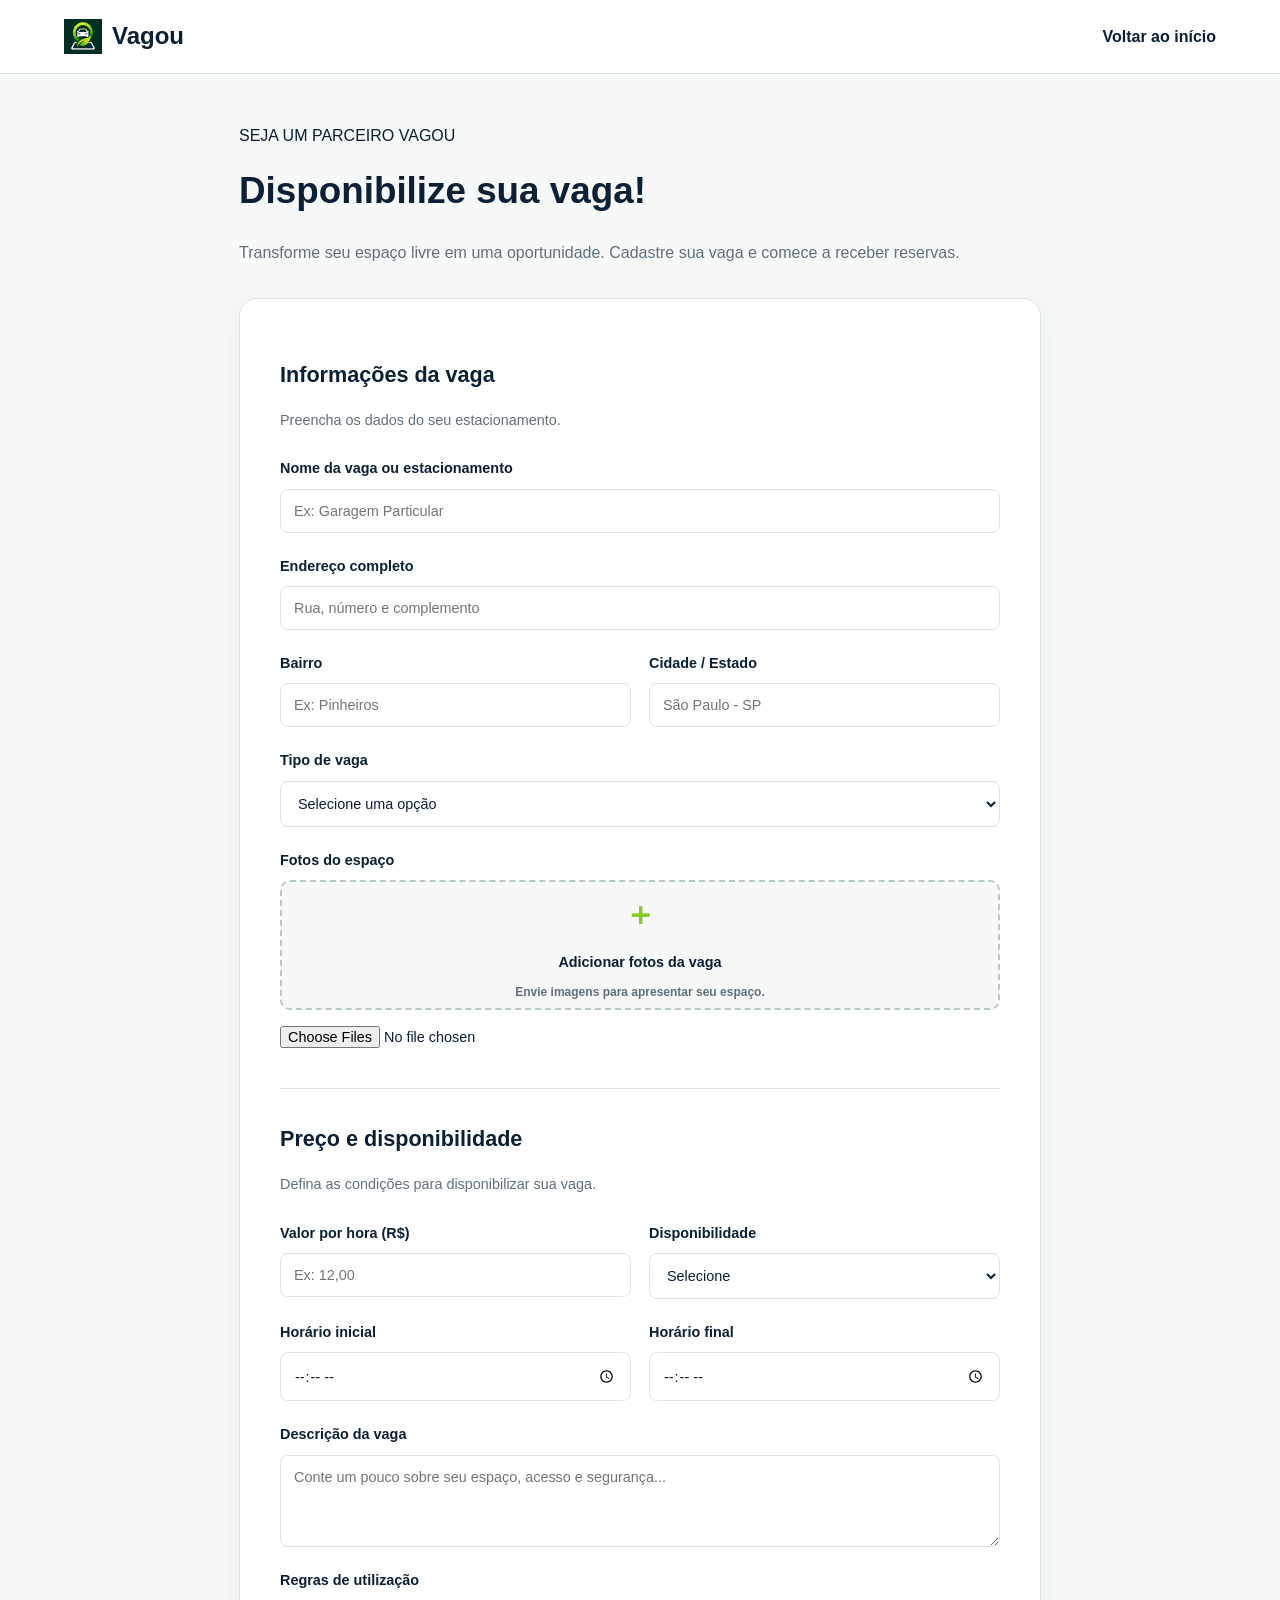
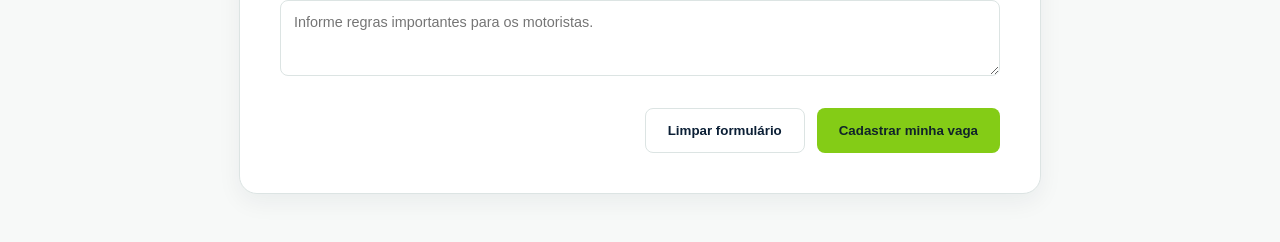
==== cadastro-proprietario.html @ 4f7bcba7 "Adiciona páginas de resultados e cadastro de vagas" ====
<!DOCTYPE html>
<html lang="pt-BR">
<head>
    <meta charset="UTF-8">
    <meta name="viewport" content="width=device-width, initial-scale=1.0">
    <title>Vagou | Cadastrar minha vaga</title>
    <link rel="stylesheet" href="css/style.css">
</head>

<body class="pagina-cadastro">

    <header class="cadastro-header">
        <div class="cadastro-nav">
            <a href="index.html" class="cadastro-logo">
                <img src="assets/images/vagou-logo-simbolo.png" alt="Vagou">
                <strong>Vagou</strong>
            </a>

            <a href="index.html" class="voltar-inicio">Voltar ao início</a>
        </div>
    </header>

    <main class="cadastro-main">

        <section class="cadastro-intro">
            <span class="section-tag">SEJA UM PARCEIRO VAGOU</span>
            <h1>Disponibilize sua vaga!</h1>
            <p>
                Transforme seu espaço livre em uma oportunidade.
                Cadastre sua vaga e comece a receber reservas.
            </p>
        </section>

        <form class="formulario-vaga">

            <div class="formulario-titulo">
                <h2>Informações da vaga</h2>
                <p>Preencha os dados do seu estacionamento.</p>
            </div>

            <div class="campo-grupo">
                <label for="nome">Nome da vaga ou estacionamento</label>
                <input type="text" id="nome" placeholder="Ex: Garagem Particular" required>
            </div>

            <div class="campo-grupo">
                <label for="endereco">Endereço completo</label>
                <input type="text" id="endereco" placeholder="Rua, número e complemento" required>
            </div>

            <div class="campo-duplo">
                <div class="campo-grupo">
                    <label for="bairro">Bairro</label>
                    <input type="text" id="bairro" placeholder="Ex: Pinheiros" required>
                </div>

                <div class="campo-grupo">
                    <label for="cidade">Cidade / Estado</label>
                    <input type="text" id="cidade" placeholder="São Paulo - SP" required>
                </div>
            </div>

            <div class="campo-grupo">
                <label for="tipo">Tipo de vaga</label>
                <select id="tipo" required>
                    <option value="">Selecione uma opção</option>
                    <option>Vaga coberta</option>
                    <option>Vaga descoberta</option>
                    <option>Garagem fechada</option>
                </select>
            </div>

            <div class="campo-grupo">
                <label>Fotos do espaço</label>
                <label for="fotos" class="upload-fotos">
                    <span>＋</span>
                    <strong>Adicionar fotos da vaga</strong>
                    <small>Envie imagens para apresentar seu espaço.</small>
                </label>
                <input type="file" id="fotos" accept="image/*" multiple>
            </div>

            <div class="formulario-divisor"></div>

            <div class="formulario-titulo">
                <h2>Preço e disponibilidade</h2>
                <p>Defina as condições para disponibilizar sua vaga.</p>
            </div>

            <div class="campo-duplo">
                <div class="campo-grupo">
                    <label for="preco">Valor por hora (R$)</label>
                    <input type="number" id="preco" placeholder="Ex: 12,00" min="0" step="0.01" required>
                </div>

                <div class="campo-grupo">
                    <label for="disponibilidade">Disponibilidade</label>
                    <select id="disponibilidade" required>
                        <option value="">Selecione</option>
                        <option>Todos os dias</option>
                        <option>Segunda a sexta</option>
                        <option>Finais de semana</option>
                        <option>Horários específicos</option>
                    </select>
                </div>
            </div>

            <div class="campo-duplo">
                <div class="campo-grupo">
                    <label for="inicio">Horário inicial</label>
                    <input type="time" id="inicio">
                </div>

                <div class="campo-grupo">
                    <label for="fim">Horário final</label>
                    <input type="time" id="fim">
                </div>
            </div>

            <div class="campo-grupo">
                <label for="descricao">Descrição da vaga</label>
                <textarea id="descricao" rows="4"
                    placeholder="Conte um pouco sobre seu espaço, acesso e segurança..."></textarea>
            </div>

            <div class="campo-grupo">
                <label for="regras">Regras de utilização</label>
                <textarea id="regras" rows="3"
                    placeholder="Informe regras importantes para os motoristas."></textarea>
            </div>

            <div class="formulario-acoes">
                <button type="reset" class="btn-limpar">Limpar formulário</button>
                <button type="submit" class="btn-cadastrar">Cadastrar minha vaga</button>
            </div>

        </form>

    </main>

</body>
</html>
---- css/style.css ----
:root {
  --color-primary: #0b1f35;
  --color-primary-soft: #10324a;
  --color-secondary: #005c75;
  --color-accent: #84cc16;
  --color-accent-dark: #65a30d;
  --color-neutral: #f0f0f4;
  --color-surface: #f7f9f8;
  --color-white: #ffffff;
  --color-text: #102235;
  --color-muted: #61707c;
  --color-border: #dce4e3;
  --shadow-sm: 0 10px 30px rgba(11, 31, 53, 0.08);
  --shadow-lg: 0 28px 70px rgba(11, 31, 53, 0.15);
  --radius-sm: 14px;
  --radius-md: 24px;
  --radius-lg: 36px;
  --section-space: clamp(5rem, 9vw, 8.5rem);
}

* {
  box-sizing: border-box;
}

html {
  scroll-behavior: smooth;
}

body {
  margin: 0;
  overflow-x: hidden;
  color: var(--color-text);
  background: var(--color-white);
  font-family: "Poppins", sans-serif;
  font-size: 1rem;
  line-height: 1.7;
}

img,
svg {
  display: block;
  max-width: 100%;
}

a {
  color: inherit;
}

.skip-link {
  position: fixed;
  z-index: 999;
  top: 0.75rem;
  left: 0.75rem;
  padding: 0.75rem 1rem;
  color: var(--color-white);
  background: var(--color-primary);
  border-radius: 0.5rem;
  transform: translateY(-150%);
  transition: transform 0.2s ease;
}

.skip-link:focus {
  transform: translateY(0);
}

:focus-visible {
  outline: 3px solid var(--color-accent);
  outline-offset: 4px;
}

.container {
  max-width: 1200px;
}

.section-space {
  padding-block: var(--section-space);
}

.site-header {
  position: absolute;
  z-index: 10;
  top: 0;
  right: 0;
  left: 0;
}

.navbar {
  padding-block: 1.25rem;
}

.navbar-brand {
  display: inline-flex;
  align-items: center;
  gap: 0.55rem;
  color: var(--color-primary);
  font-size: 1.75rem;
  font-weight: 700;
  letter-spacing: -0.06em;
  text-decoration: none;
}

.navbar-brand img {
  width: 43px;
  height: 43px;
  object-fit: cover;
  object-position: left center;
  border-radius: 8px;
}

.navbar-brand > span > span {
  color: var(--color-accent-dark);
}

.nav-desktop {
  display: flex;
  align-items: center;
  gap: 2rem;
}

.nav-desktop > a:not(.btn) {
  color: #334658;
  font-size: 0.9rem;
  font-weight: 500;
  text-decoration: none;
  transition: color 0.2s ease;
}

.nav-desktop > a:not(.btn):hover {
  color: var(--color-secondary);
}

.btn {
  padding: 0.78rem 1.35rem;
  border-radius: 999px;
  font-size: 0.88rem;
  font-weight: 600;
}

.btn-outline-brand {
  color: var(--color-primary);
  border: 1px solid rgba(11, 31, 53, 0.25);
}

.btn-outline-brand:hover {
  color: var(--color-white);
  border-color: var(--color-primary);
  background: var(--color-primary);
}

.btn-lime {
  color: var(--color-primary);
  border: 1px solid var(--color-accent);
  background: var(--color-accent);
  box-shadow: 0 10px 30px rgba(132, 204, 22, 0.2);
}

.btn-lime:hover {
  color: var(--color-white);
  border-color: var(--color-accent-dark);
  background: var(--color-accent-dark);
}

.hero {
  position: relative;
  display: flex;
  min-height: 100svh;
  align-items: center;
  padding: 7.75rem 0 2.5rem;
  background: var(--color-white);
}

.hero::before {
  content: none;
}

.hero .container {
  position: relative;
  z-index: 1;
}

.eyebrow {
  display: flex;
  align-items: center;
  gap: 0.65rem;
  margin-bottom: 1.25rem;
  color: var(--color-secondary);
  font-size: 0.78rem;
  font-weight: 600;
  letter-spacing: 0.13em;
  line-height: 1.4;
  text-transform: uppercase;
}

.eyebrow > span {
  width: 22px;
  height: 2px;
  background: var(--color-accent);
}

.hero h1 {
  max-width: 590px;
  margin: 0 0 1.4rem;
  color: var(--color-primary);
  font-size: clamp(3rem, 5vw, 4.35rem);
  font-weight: 700;
  letter-spacing: -0.05em;
  line-height: 0.98;
}

.hero h1 span {
  color: var(--color-secondary);
}

.hero-copy {
  max-width: 560px;
  margin-bottom: 2rem;
  color: #384c5f;
  font-size: 0.93rem;
  line-height: 1.65;
}

.hero-kicker {
  margin-bottom: 1.25rem;
  color: var(--color-secondary);
  font-size: 0.66rem;
  font-weight: 600;
  letter-spacing: 0.22em;
  text-transform: uppercase;
}

.hero-search-card {
  max-width: 560px;
  padding: 1rem 1.1rem;
  background: var(--color-white);
  border: 1px solid #d5dde2;
  border-radius: 13px;
  box-shadow: 0 16px 38px rgba(11, 31, 53, 0.08);
}

.hero-search-fields {
  display: grid;
  grid-template-columns: 1.75fr 0.82fr 0.82fr;
  gap: 0.75rem;
}

.hero-search-field label {
  display: flex;
  align-items: center;
  gap: 0.35rem;
  margin-bottom: 0.45rem;
  color: var(--color-primary);
  font-size: 0.59rem;
  font-weight: 600;
  letter-spacing: 0.13em;
  line-height: 1;
  text-transform: uppercase;
}

.hero-search-field label svg {
  width: 14px;
  height: 14px;
  fill: none;
  stroke: var(--color-secondary);
  stroke-linecap: round;
  stroke-linejoin: round;
  stroke-width: 1.7;
}

.hero-search-field input {
  width: 100%;
  min-height: 43px;
  padding: 0 0.7rem;
  color: var(--color-primary);
  background: var(--color-white);
  border: 1px solid #d5dde2;
  border-radius: 7px;
  outline: 0;
  font-size: 0.73rem;
}

.hero-search-field input::placeholder {
  color: #536779;
  opacity: 1;
}

.hero-search-field input:focus-visible {
  border-color: var(--color-secondary);
}

.hero-search-action {
  display: grid;
  grid-template-columns: 160px 1fr;
  align-items: center;
  gap: 0.85rem;
  margin-top: 0.85rem;
}

.hero-search-action p {
  margin: 0;
  color: #536779;
  font-size: 0.67rem;
  line-height: 1.55;
}

.hero-search-button {
  display: flex;
  align-items: center;
  justify-content: center;
  gap: 0.55rem;
  min-height: 58px;
  padding: 0.65rem 0.8rem;
  color: var(--color-primary);
  background: var(--color-accent);
  border-radius: 9px;
  font-size: 0.78rem;
  font-weight: 700;
  line-height: 1.15;
  text-decoration: none;
  transition:
    background 0.2s ease,
    color 0.2s ease,
    transform 0.2s ease;
}

.hero-search-button svg {
  width: 16px;
  fill: none;
  stroke: currentColor;
  stroke-linecap: round;
  stroke-linejoin: round;
  stroke-width: 1.8;
}

.hero-search-button:hover {
  color: var(--color-white);
  background: var(--color-primary);
  transform: translateY(-2px);
}

.hero-trust {
  display: flex;
  flex-wrap: wrap;
  gap: 0.4rem 1.3rem;
  max-width: 570px;
  margin-top: 1.25rem;
  color: #334a5e;
  font-size: 0.67rem;
}

.hero-trust span {
  display: flex;
  align-items: center;
  gap: 0.4rem;
}

.hero-trust span::before {
  width: 6px;
  height: 6px;
  background: var(--color-accent);
  border-radius: 50%;
  content: "";
}

.hero-media {
  position: relative;
  max-width: 520px;
  margin: 0 0 2rem auto;
}

.hero-media > img {
  width: 100%;
  height: min(60vh, 520px);
  min-height: 410px;
  object-fit: cover;
  border-radius: 18px;
}

.hero-stat-card {
  position: absolute;
  bottom: -2rem;
  left: -1.7rem;
  width: 280px;
  padding: 1.1rem 1.25rem;
  background: var(--color-white);
  border: 1px solid #d8e0e5;
  border-radius: 13px;
  box-shadow: 0 18px 40px rgba(11, 31, 53, 0.14);
}

.hero-stat-card strong {
  display: block;
  margin-bottom: 0.45rem;
  color: var(--color-primary);
  font-size: 1.35rem;
  line-height: 1;
}

.hero-stat-card strong small {
  font-size: 0.8rem;
}

.hero-stat-card p {
  margin-bottom: 0.6rem;
  color: #3d5264;
  font-size: 0.7rem;
  line-height: 1.45;
}

.hero-stat-card > span {
  color: #718292;
  font-size: 0.48rem;
  letter-spacing: 0.16em;
  text-transform: uppercase;
}

.section-heading {
  max-width: 720px;
  margin-bottom: 3.5rem;
}

.section-heading h2,
.how-it-works h2,
.impact h2,
.trust-section h2 {
  margin: 0;
  color: var(--color-primary);
  font-size: clamp(2rem, 4vw, 3.25rem);
  font-weight: 700;
  letter-spacing: -0.045em;
  line-height: 1.13;
}

.section-heading > p:last-child {
  max-width: 650px;
  margin: 1.25rem auto 0;
  color: var(--color-muted);
}

.benefits {
  background: var(--color-white);
}

.audience-card {
  position: relative;
  height: 100%;
  overflow: hidden;
  padding: clamp(2rem, 4vw, 3.25rem);
  border: 1px solid var(--color-border);
  border-radius: var(--radius-md);
  transition:
    transform 0.25s ease,
    box-shadow 0.25s ease;
}

.audience-card:hover {
  box-shadow: var(--shadow-sm);
  transform: translateY(-5px);
}

.driver-card {
  background: #f4f8f8;
}

.owner-card {
  background: #f7faef;
}

.audience-card::after {
  position: absolute;
  top: -70px;
  right: -70px;
  width: 190px;
  height: 190px;
  border: 1px solid rgba(0, 92, 117, 0.1);
  border-radius: 50%;
  content: "";
}

.audience-icon {
  display: grid;
  width: 54px;
  height: 54px;
  margin-bottom: 2.1rem;
  place-items: center;
  color: var(--color-secondary);
  background: var(--color-white);
  border: 1px solid rgba(0, 92, 117, 0.1);
  border-radius: 15px;
  box-shadow: 0 9px 20px rgba(11, 31, 53, 0.07);
}

.owner-card .audience-icon {
  color: var(--color-accent-dark);
}

.audience-icon svg {
  width: 27px;
  fill: none;
  stroke: currentColor;
  stroke-linecap: round;
  stroke-linejoin: round;
  stroke-width: 1.7;
}

.card-label {
  margin-bottom: 0.7rem;
  color: var(--color-secondary);
  font-size: 0.72rem;
  font-weight: 600;
  letter-spacing: 0.1em;
  text-transform: uppercase;
}

.owner-card .card-label {
  color: var(--color-accent-dark);
}

.audience-card h3 {
  max-width: 450px;
  margin-bottom: 1rem;
  color: var(--color-primary);
  font-size: clamp(1.5rem, 2.5vw, 2.05rem);
  font-weight: 600;
  letter-spacing: -0.035em;
  line-height: 1.25;
}

.card-copy {
  max-width: 490px;
  color: var(--color-muted);
  font-size: 0.91rem;
}

.feature-list {
  display: grid;
  gap: 0.8rem;
  margin: 1.6rem 0 2rem;
  padding: 1.5rem 0;
  border-top: 1px solid rgba(11, 31, 53, 0.1);
  border-bottom: 1px solid rgba(11, 31, 53, 0.1);
  list-style: none;
}

.feature-list li {
  display: flex;
  align-items: center;
  gap: 0.8rem;
  color: #3d5060;
  font-size: 0.82rem;
}

.feature-list span {
  display: grid;
  width: 27px;
  height: 27px;
  place-items: center;
  color: var(--color-secondary);
  background: rgba(0, 92, 117, 0.08);
  border-radius: 50%;
  font-size: 0.58rem;
  font-weight: 600;
}

.owner-card .feature-list span {
  color: #4c7a0a;
  background: rgba(132, 204, 22, 0.13);
}

.text-link {
  display: inline-flex;
  align-items: center;
  gap: 0.55rem;
  color: var(--color-primary);
  font-size: 0.82rem;
  font-weight: 600;
  text-decoration: none;
}

.text-link svg {
  width: 18px;
  fill: none;
  stroke: var(--color-accent-dark);
  stroke-linecap: round;
  stroke-linejoin: round;
  stroke-width: 2;
  transition: transform 0.2s ease;
}

.text-link:hover svg {
  transform: translateX(4px);
}

.how-it-works {
  color: var(--color-white);
  background: var(--color-primary);
}

.how-header {
  padding-bottom: 3rem;
  border-bottom: 1px solid rgba(255, 255, 255, 0.16);
}

.how-it-works .eyebrow {
  margin-bottom: 1rem;
  color: var(--color-accent);
}

.how-it-works h2 {
  color: var(--color-white);
}

.section-intro {
  max-width: 460px;
  margin: 0 0 0.35rem;
  color: rgba(255, 255, 255, 0.72);
  font-size: 0.88rem;
  line-height: 1.6;
}

.steps {
  display: grid;
  grid-template-columns: repeat(4, 1fr);
  padding-top: 2.7rem;
}

.step-card {
  min-height: 175px;
  padding: 0 1.5rem;
  border-right: 1px solid rgba(255, 255, 255, 0.16);
}

.step-card:first-child {
  padding-left: 0;
}

.step-card:last-child {
  padding-right: 0;
  border-right: 0;
}

.step-number {
  margin-bottom: 1.1rem;
  color: var(--color-accent);
  font-size: 1.75rem;
  font-weight: 700;
  letter-spacing: -0.04em;
  line-height: 1;
}

.step-card h3 {
  margin: 0 0 0.65rem;
  color: var(--color-white);
  font-size: 0.98rem;
  font-weight: 600;
}

.step-card > p {
  max-width: 230px;
  margin: 0;
  color: rgba(255, 255, 255, 0.7);
  font-size: 0.76rem;
  line-height: 1.55;
}

.impact {
  overflow: hidden;
  background: var(--color-neutral);
}

.impact-layout {
  min-height: 510px;
}

.impact h2 {
  max-width: 590px;
}

.impact-copy {
  max-width: 600px;
  margin: 1.35rem 0 2rem;
  color: #455a6c;
  font-size: 0.88rem;
  line-height: 1.75;
}

.impact-pillars {
  display: grid;
  grid-template-columns: repeat(3, 1fr);
  gap: 1.25rem;
  margin-top: 1.5rem;
}

.impact-pillars article {
  padding-top: 0.85rem;
  border-top: 2px solid var(--color-accent);
}

.impact-pillars h3 {
  margin: 0 0 0.6rem;
  color: var(--color-secondary);
  font-size: 0.64rem;
  font-weight: 600;
  letter-spacing: 0.12em;
  text-transform: uppercase;
}

.impact-pillars p {
  margin: 0;
  color: #415668;
  font-size: 0.7rem;
  line-height: 1.6;
}

.impact-ods {
  margin: 2.2rem 0 0;
  color: #536676;
  font-size: 0.56rem;
  font-weight: 500;
  letter-spacing: 0.16em;
  text-transform: uppercase;
}

.impact-photo {
  margin: 0 0 0 auto;
  overflow: hidden;
  border-radius: 18px;
}

.impact-photo img {
  width: 100%;
  height: clamp(430px, 40vw, 520px);
  object-fit: cover;
}

.trust-section {
  background: var(--color-white);
}

.trust-heading {
  margin-bottom: 2.6rem;
}

.trust-heading .eyebrow {
  margin-bottom: 0.75rem;
}

.trust-heading h2 {
  font-size: clamp(1.85rem, 3vw, 2.65rem);
}

.trust-grid {
  display: grid;
  grid-template-columns: repeat(4, 1fr);
  gap: 1.25rem;
}

.trust-card {
  min-height: 210px;
  padding: 1.65rem 1.5rem;
  background: var(--color-white);
  border: 1px solid #d4dde3;
  border-radius: 13px;
  transition:
    border-color 0.2s ease,
    box-shadow 0.2s ease,
    transform 0.2s ease;
}

.trust-card:hover {
  border-color: rgba(0, 92, 117, 0.45);
  box-shadow: var(--shadow-sm);
  transform: translateY(-4px);
}

.trust-card svg {
  width: 22px;
  height: 22px;
  margin-bottom: 1.25rem;
  fill: none;
  stroke: var(--color-secondary);
  stroke-linecap: round;
  stroke-linejoin: round;
  stroke-width: 1.7;
}

.trust-card h3 {
  margin: 0 0 0.65rem;
  color: var(--color-primary);
  font-size: 0.92rem;
  font-weight: 600;
}

.trust-card p {
  margin: 0;
  color: #506476;
  font-size: 0.75rem;
  line-height: 1.65;
}

.faq-section {
  background: #fbfcfc;
  border-top: 1px solid #e5eaed;
}

.faq-intro {
  max-width: 360px;
}

.faq-intro .eyebrow {
  margin-bottom: 0.85rem;
}

.faq-intro h2 {
  margin: 0 0 1rem;
  color: var(--color-primary);
  font-size: clamp(2rem, 3.4vw, 3rem);
  font-weight: 700;
  letter-spacing: -0.045em;
  line-height: 1.1;
}

.faq-intro > p:last-child {
  margin: 0;
  color: #526678;
  font-size: 0.76rem;
  line-height: 1.7;
}

.faq-list {
  border-top: 1px solid #d8e0e5;
}

.faq-list details {
  border-bottom: 1px solid #d8e0e5;
}

.faq-list summary {
  position: relative;
  padding: 1.3rem 2.5rem 1.3rem 0;
  color: var(--color-primary);
  cursor: pointer;
  font-size: 0.8rem;
  font-weight: 600;
  list-style: none;
}

.faq-list summary::-webkit-details-marker {
  display: none;
}

.faq-list summary::after {
  position: absolute;
  top: 50%;
  right: 0.25rem;
  color: var(--color-secondary);
  content: "+";
  font-size: 1rem;
  font-weight: 500;
  line-height: 1;
  transform: translateY(-50%);
}

.faq-list details[open] summary::after {
  content: "×";
}

.faq-list details > p {
  max-width: 650px;
  margin: -0.35rem 0 1.4rem;
  padding-right: 2rem;
  color: #4f6274;
  font-size: 0.75rem;
  line-height: 1.65;
}

.dual-cta {
  padding-block: var(--section-space);
  background: var(--color-primary);
}

.dual-cta-shell {
  color: var(--color-white);
}

.dual-cta-heading {
  margin-bottom: 2.25rem;
}

.dual-cta .eyebrow {
  margin-bottom: 1rem;
  color: var(--color-accent);
}

.dual-cta-heading h2 {
  max-width: 690px;
  margin: 0;
  color: var(--color-white);
  font-size: clamp(2rem, 3.5vw, 3rem);
  font-weight: 700;
  letter-spacing: -0.045em;
  line-height: 1.15;
}

.dual-cta-options {
  display: grid;
  grid-template-columns: repeat(2, 1fr);
  border-top: 1px solid rgba(255, 255, 255, 0.15);
}

.dual-cta-options article {
  padding: 2rem 2rem 0 0;
}

.dual-cta-options article + article {
  padding-right: 0;
  padding-left: 2rem;
  border-left: 1px solid rgba(255, 255, 255, 0.15);
}

.dual-cta-options span {
  display: block;
  margin-bottom: 0.55rem;
  color: var(--color-accent);
  font-size: 0.64rem;
  font-weight: 600;
  letter-spacing: 0.12em;
  text-transform: uppercase;
}

.dual-cta-options h3 {
  max-width: 430px;
  margin: 0 0 1.4rem;
  color: var(--color-white);
  font-size: 1.05rem;
  font-weight: 600;
  line-height: 1.45;
}

.site-footer {
  padding: 4rem 0 2rem;
  color: rgba(255, 255, 255, 0.7);
  background: #071725;
}

.footer-main {
  display: flex;
  align-items: flex-end;
  justify-content: space-between;
  gap: 2rem;
  padding-bottom: 2.5rem;
}

.footer-brand {
  color: var(--color-white);
}

.footer-main > div > p {
  margin: 0.7rem 0 0;
  font-size: 0.78rem;
}

.footer-main nav {
  display: flex;
  flex-wrap: wrap;
  justify-content: flex-end;
  gap: 1.5rem;
}

.footer-main nav a {
  color: rgba(255, 255, 255, 0.72);
  font-size: 0.76rem;
  text-decoration: none;
}

.footer-main nav a:hover {
  color: var(--color-accent);
}

.footer-bottom {
  display: flex;
  justify-content: space-between;
  gap: 1rem;
  padding-top: 1.5rem;
  border-top: 1px solid rgba(255, 255, 255, 0.1);
  color: rgba(255, 255, 255, 0.4);
  font-size: 0.65rem;
}

@media (min-width: 992px) and (max-height: 820px) {
  .hero {
    padding: 6.75rem 0 1.5rem;
  }

  .hero-kicker {
    margin-bottom: 0.8rem;
  }

  .hero h1 {
    margin-bottom: 0.9rem;
    font-size: clamp(3rem, 4.2vw, 3.65rem);
  }

  .hero-copy {
    margin-bottom: 1.2rem;
    font-size: 0.82rem;
    line-height: 1.5;
  }

  .hero-search-card {
    padding: 0.8rem 0.9rem;
  }

  .hero-search-field input {
    min-height: 38px;
  }

  .hero-search-action {
    margin-top: 0.7rem;
  }

  .hero-search-button {
    min-height: 50px;
  }

  .hero-trust {
    margin-top: 0.8rem;
  }

  .hero-media > img {
    height: 55vh;
    min-height: 370px;
  }
}

@media (max-width: 991.98px) {
  .nav-desktop {
    gap: 1rem;
  }

  .nav-desktop > a:not(.btn) {
    display: none;
  }

  .hero {
    min-height: auto;
    padding-top: 9rem;
  }

  .hero-media {
    max-width: 620px;
    margin: 1.5rem auto 2rem;
  }

  .hero-stat-card {
    left: 1.5rem;
  }

  .steps {
    grid-template-columns: repeat(2, 1fr);
    gap: 2rem 0;
  }

  .step-card:nth-child(2) {
    border-right: 0;
  }

  .step-card:nth-child(3) {
    padding-left: 0;
  }

  .trust-grid {
    grid-template-columns: repeat(2, 1fr);
  }
}

@media (max-width: 767.98px) {
  :root {
    --section-space: 4.75rem;
  }

  .navbar {
    padding-block: 1rem;
  }

  .nav-desktop .btn {
    display: none;
  }

  .hero {
    min-height: auto;
    padding-top: 8.5rem;
  }

  .hero h1 {
    font-size: clamp(2.65rem, 13vw, 4rem);
  }

  .hero-search-fields {
    grid-template-columns: 1.5fr 1fr;
  }

  .hero-search-destination {
    grid-column: 1 / -1;
  }

  .hero-search-action {
    grid-template-columns: 150px 1fr;
  }

  .hero-trust {
    gap: 0.6rem 1rem;
  }

  .hero-media {
    margin-top: 2rem;
  }

  .hero-stat-card {
    right: 1rem;
    bottom: -2.2rem;
    left: 1rem;
    width: auto;
  }

  .hero-media > img {
    height: auto;
    min-height: 0;
    aspect-ratio: 1 / 1.03;
    border-radius: 14px;
  }

  .how-header {
    padding-bottom: 2.25rem;
  }

  .steps {
    grid-template-columns: 1fr;
    gap: 0;
    padding-top: 1.5rem;
  }

  .step-card,
  .step-card:first-child,
  .step-card:nth-child(3),
  .step-card:last-child {
    min-height: 0;
    padding: 1.5rem 0;
    border-right: 0;
    border-bottom: 1px solid rgba(255, 255, 255, 0.14);
  }

  .step-card:last-child {
    border-bottom: 0;
  }

  .step-number {
    margin-bottom: 0.75rem;
  }

  .step-card > p {
    max-width: 520px;
  }

  .impact-pillars {
    grid-template-columns: 1fr;
    gap: 1rem;
  }

  .impact-pillars p {
    max-width: 420px;
  }

  .impact-photo img {
    height: 380px;
  }

  .trust-grid {
    grid-template-columns: 1fr;
  }

  .trust-card {
    min-height: 0;
  }

  .faq-intro {
    max-width: 520px;
  }

  .faq-list summary {
    padding-block: 1.15rem;
    font-size: 0.78rem;
  }

  .faq-list details > p {
    padding-right: 0.5rem;
  }

  .dual-cta-options {
    grid-template-columns: 1fr;
  }

  .dual-cta-options article,
  .dual-cta-options article + article {
    padding: 1.5rem 0;
    border-left: 0;
  }

  .dual-cta-options article + article {
    border-top: 1px solid rgba(255, 255, 255, 0.15);
  }

  .dual-cta-options .btn {
    width: 100%;
  }

  .footer-main {
    align-items: flex-start;
    flex-direction: column;
  }

  .footer-main nav {
    justify-content: flex-start;
  }

  .footer-bottom {
    flex-direction: column;
  }
}

@media (max-width: 420px) {
  .hero-search-action {
    grid-template-columns: 1fr;
  }

  .footer-main nav {
    display: grid;
    grid-template-columns: 1fr 1fr;
  }
}

@media (prefers-reduced-motion: reduce) {
  html {
    scroll-behavior: auto;
  }

  *,
  *::before,
  *::after {
    transition-duration: 0.01ms !important;
  }
}

/* ========================================
   PÁGINA DE RESULTADOS E DETALHES
======================================== */

.pagina-resultados .site-header {
    position: relative;
}

.pagina-resultados .resultados-section {
    padding-top: 3rem;
    padding-bottom: 5rem;
}

/* ========================================
   RESULTADOS E DETALHES DAS VAGAS
======================================== */

.pagina-resultados .resultados-section {
    background: #f7f9f8;
    min-height: 100vh;
    padding: 4rem 0 5rem;
}

.pagina-resultados .resultados-header {
    margin-bottom: 2rem;
}

.pagina-resultados .section-tag {
    display: inline-block;
    color: #84cc16;
    font-size: 0.8rem;
    font-weight: 700;
    letter-spacing: 1.5px;
    margin-bottom: 0.8rem;
}

.pagina-resultados .resultados-header h1 {
    color: #0b1f35;
    font-size: clamp(2rem, 4vw, 3rem);
    font-weight: 700;
    margin-bottom: 0.8rem;
}

.pagina-resultados .resultados-header p {
    color: #61707c;
    font-size: 1rem;
}

.pagina-resultados .busca-vagas {
    display: grid;
    grid-template-columns: 2fr 1fr 1fr auto;
    gap: 1rem;
    align-items: end;
    background: #ffffff;
    padding: 1.5rem;
    border-radius: 18px;
    box-shadow: 0 8px 30px rgba(11, 31, 53, 0.08);
    margin-bottom: 3rem;
}

.pagina-resultados .campo-busca {
    display: flex;
    flex-direction: column;
    gap: 0.5rem;
}

.pagina-resultados .campo-busca label {
    color: #0b1f35;
    font-size: 0.85rem;
    font-weight: 600;
}

.pagina-resultados .campo-busca input {
    width: 100%;
    min-height: 46px;
    padding: 0.7rem;
    border: 1px solid #dce4e3;
    border-radius: 9px;
    font-family: inherit;
}

.pagina-resultados .btn-buscar {
    min-height: 46px;
    padding: 0.7rem 1.5rem;
    border: none;
    border-radius: 9px;
    background: #0b1f35;
    color: #ffffff;
    font-weight: 600;
    cursor: pointer;
    transition: 0.3s;
}

.pagina-resultados .btn-buscar:hover {
    background: #005c75;
}

.pagina-resultados .resultados-titulo {
    margin-bottom: 1.5rem;
}

.pagina-resultados .resultados-titulo h2 {
    color: #0b1f35;
    font-size: 1.7rem;
    font-weight: 700;
}

.pagina-resultados .resultados-titulo p {
    color: #61707c;
}

.pagina-resultados .resultados-layout {
    display: grid;
    grid-template-columns: 1.2fr 1fr;
    gap: 1.5rem;
}

.pagina-resultados .lista-vagas,
.pagina-resultados .mapa-vagas {
    background: #ffffff;
    border-radius: 16px;
    min-height: 350px;
    padding: 1.5rem;
    box-shadow: 0 5px 20px rgba(11, 31, 53, 0.06);
}

.pagina-resultados .mapa-vagas.pagina-resultados .mapa-vagas {
    display: flex;
    align-items: center;
    justify-content: center;
    background: #eaf0ed;
    border-radius: 16px;
    min-height: 350px;
    padding: 0;
    overflow: hidden;
    box-shadow: 0 5px 20px rgba(11, 31, 53, 0.06);
}

.pagina-resultados .mapa-vagas img {
    width: 100%;
    height: 100%;
    min-height: 350px;
    object-fit: cover;
    display: block;
}

@media (max-width: 768px) {
    .pagina-resultados .busca-vagas {
        grid-template-columns: 1fr;
    }

    .pagina-resultados .resultados-layout {
        grid-template-columns: 1fr;
    }

    .pagina-resultados .resultados-section {
        padding: 2rem 0;
    }
}

/* CARDS DE VAGAS */

.pagina-resultados .lista-vagas {
    display: flex;
    flex-direction: column;
    gap: 1.2rem;
}

.pagina-resultados .vaga-card {
    overflow: hidden;
    border: 1px solid #dce4e3;
    border-radius: 14px;
    background: #fff;
}

.pagina-resultados .vaga-foto {
    height: 130px;
    display: flex;
    align-items: center;
    justify-content: center;
    position: relative;
}

.pagina-resultados .foto-vaga-1 {
    background: linear-gradient(135deg, #dce9df, #a8c6b1);
}

.pagina-resultados .foto-vaga-2 {
    background: linear-gradient(135deg, #dce5ed, #a8bdcf);
}

.pagina-resultados .vaga-icone {
    font-size: 3rem;
    font-weight: 800;
    color: #0b1f35;
}

.pagina-resultados .vaga-status {
    position: absolute;
    top: 12px;
    left: 12px;
    background: #84cc16;
    color: #10232a;
    padding: 5px 12px;
    border-radius: 20px;
    font-size: 0.75rem;
    font-weight: 700;
}

.pagina-resultados .vaga-info {
    padding: 1.2rem;
}

.pagina-resultados .vaga-topo,
.pagina-resultados .vaga-rodape {
    display: flex;
    align-items: center;
    justify-content: space-between;
    gap: 10px;
}

.pagina-resultados .vaga-topo h3 {
    color: #0b1f35;
    font-size: 1.05rem;
    font-weight: 700;
}

.pagina-resultados .vaga-avaliacao {
    color: #a16b00;
    font-weight: 700;
    white-space: nowrap;
}

.pagina-resultados .vaga-endereco,
.pagina-resultados .vaga-regra {
    color: #61707c;
    font-size: 0.85rem;
    margin: 0.5rem 0;
}

.pagina-resultados .vaga-detalhes {
    display: flex;
    flex-wrap: wrap;
    gap: 12px;
    color: #0b1f35;
    font-size: 0.82rem;
    margin: 1rem 0;
}

.pagina-resultados .vaga-rodape {
    border-top: 1px solid #dce4e3;
    padding-top: 1rem;
    margin-top: 1rem;
}

.pagina-resultados .vaga-rodape strong {
    color: #0b1f35;
    font-size: 1.3rem;
}

.pagina-resultados .vaga-rodape small {
    color: #61707c;
}

.pagina-resultados .btn-detalhes {
    background: #0b1f35;
    color: #fff;
    border: none;
    border-radius: 8px;
    padding: 0.7rem 1rem;
    cursor: pointer;
    font-weight: 600;
}

.pagina-resultados .btn-detalhes:hover {
    background: #005c75;
}

/* DETALHES DA VAGA */

.pagina-resultados .detalhes-vaga {
    width: 100%;
    max-width: 1200px;
    margin: 0 auto;
    padding: 4rem 1.5rem;
    box-sizing: border-box;
}

.pagina-resultados .detalhes-cabecalho {
    margin-bottom: 1.5rem;
}

.pagina-resultados .detalhes-cabecalho h2 {
    color: #0b1f35;
    font-size: 2rem;
    font-weight: 700;
}

.pagina-resultados .detalhes-cabecalho p {
    color: #61707c;
}

.pagina-resultados .detalhes-card {
    display: grid;
    grid-template-columns: 0.9fr 1.1fr;
    background: white;
    border-radius: 18px;
    overflow: hidden;
    border: 1px solid #dce4e3;
    box-shadow: 0 8px 30px rgba(11,31,53,.08);
}

.pagina-resultados .detalhes-imagem {
    min-height: 400px;
    padding: 2rem;
    display: flex;
    flex-direction: column;
    justify-content: space-between;
    background: linear-gradient(145deg, #0b1f35, #005c75);
    background-image:
    linear-gradient(rgba(11, 31, 53, 0.65), rgba(0, 92, 117, 0.75)),
    url("../assets/images/estacionamento-aereo.webp");

background-size: cover;
background-position: center;
background-repeat: no-repeat;
    color: white;
    
}

.pagina-resultados .detalhes-imagem span {
    background: #84cc16;
    color: #10232a;
    padding: 8px 14px;
    border-radius: 20px;
    width: fit-content;
    font-size: .75rem;
    font-weight: 700;
}

.pagina-resultados .detalhes-imagem strong {
    font-size: 1.8rem;
    max-width: 300px;
}

.pagina-resultados .detalhes-informacoes {
    padding: 2rem;
}

.pagina-resultados .detalhes-titulo {
    display: flex;
    justify-content: space-between;
    gap: 1rem;
    margin-bottom: 1.5rem;
}

.pagina-resultados .detalhes-titulo h3 {
    color: #0b1f35;
    font-size: 1.4rem;
}

.pagina-resultados .detalhes-titulo p,
.pagina-resultados .detalhes-informacoes p {
    color: #61707c;
}

.pagina-resultados .detalhes-nota {
    color: #a16b00;
    font-weight: 700;
}

.pagina-resultados .detalhes-caracteristicas {
    display: grid;
    grid-template-columns: repeat(3, 1fr);
    gap: 10px;
    padding: 1rem 0;
    margin-bottom: 1.5rem;
    border-block: 1px solid #dce4e3;
}

.pagina-resultados .detalhes-caracteristicas div {
    display: flex;
    flex-direction: column;
    gap: 5px;
}

.pagina-resultados .detalhes-caracteristicas strong {
    color: #0b1f35;
    font-size: .9rem;
}

.pagina-resultados .detalhes-caracteristicas small,
.pagina-resultados .detalhes-preco small {
    color: #61707c;
    font-size: .75rem;
}

.pagina-resultados .detalhes-informacoes h4 {
    color: #0b1f35;
    margin: 1.2rem 0 .5rem;
}

.pagina-resultados .detalhes-informacoes ul {
    padding-left: 1.2rem;
    color: #61707c;
    font-size: .9rem;
}

.pagina-resultados .detalhes-preco {
    display: flex;
    justify-content: space-between;
    align-items: center;
    gap: 1rem;
    border-top: 1px solid #dce4e3;
    padding-top: 1.5rem;
    margin-top: 1.5rem;
}

.pagina-resultados .detalhes-preco div {
    display: flex;
    flex-direction: column;
}

.pagina-resultados .detalhes-preco strong {
    color: #0b1f35;
    font-size: 1.6rem;
}

.pagina-resultados .btn-reservar {
    background: #84cc16;
    color: #10232a;
    border: none;
    border-radius: 9px;
    padding: .9rem 1.3rem;
    font-weight: 700;
    cursor: pointer;
}

.pagina-resultados .btn-reservar:hover {
    background: #65a30d;
}

@media (max-width: 768px) {
    .pagina-resultados .detalhes-card {
        grid-template-columns: 1fr;
    }

    .pagina-resultados .detalhes-imagem {
        min-height: 220px;
    }

    .pagina-resultados .detalhes-caracteristicas {
        grid-template-columns: 1fr;
    }
}

/* =================================
   CADASTRO DO PROPRIETÁRIO
================================= */

.pagina-cadastro {
    background: #f7f9f8;
    color: #0b1f35;
}

.cadastro-header {
    background: #ffffff;
    border-bottom: 1px solid #dce4e3;
    padding: 1rem 5%;
}

.cadastro-nav {
    max-width: 1200px;
    margin: auto;
    display: flex;
    align-items: center;
    justify-content: space-between;
}

.cadastro-logo {
    display: flex;
    align-items: center;
    gap: 10px;
    color: #0b1f35;
    text-decoration: none;
    font-size: 1.5rem;
}

.cadastro-logo img {
    width: 38px;
    height: 38px;
    object-fit: contain;
}

.voltar-inicio {
    color: #0b1f35;
    text-decoration: none;
    font-weight: 600;
}

.cadastro-main {
    max-width: 850px;
    margin: auto;
    padding: 3rem 1.5rem;
}

.cadastro-intro {
    margin-bottom: 2rem;
}

.cadastro-intro h1 {
    font-size: 2.3rem;
    margin: 0.7rem 0;
    color: #0b1f35;
}

.cadastro-intro p,
.formulario-titulo p {
    color: #61707c;
}

.formulario-vaga {
    background: white;
    padding: 2.5rem;
    border-radius: 18px;
    border: 1px solid #dce4e3;
    box-shadow: 0 8px 25px rgba(11,31,53,.06);
}

.formulario-titulo {
    margin-bottom: 1.5rem;
}

.formulario-titulo h2 {
    font-size: 1.35rem;
    margin-bottom: .4rem;
}

.formulario-titulo p {
    font-size: .9rem;
}

.campo-grupo {
    display: flex;
    flex-direction: column;
    gap: 8px;
    margin-bottom: 1.3rem;
    flex: 1;
}

.campo-grupo label {
    font-size: .9rem;
    font-weight: 600;
}

.campo-grupo input,
.campo-grupo select,
.campo-grupo textarea {
    width: 100%;
    padding: 13px;
    border: 1px solid #dce4e3;
    border-radius: 8px;
    font-family: inherit;
    font-size: .9rem;
    color: #0b1f35;
    background: white;
    box-sizing: border-box;
}

.campo-grupo input:focus,
.campo-grupo select:focus,
.campo-grupo textarea:focus {
    outline: 2px solid #84cc16;
    border-color: #84cc16;
}

.campo-duplo {
    display: flex;
    gap: 18px;
}

.upload-fotos {
    min-height: 130px;
    border: 2px dashed #b9c9c3;
    border-radius: 10px;
    display: flex;
    flex-direction: column;
    align-items: center;
    justify-content: center;
    gap: 8px;
    cursor: pointer;
    background: #f7f9f8;
}

.upload-fotos span {
    font-size: 2rem;
    color: #84cc16;
}

.upload-fotos small {
    color: #61707c;
}

#fotos {
    border: none;
    padding: 8px 0;
}

.formulario-divisor {
    border-top: 1px solid #dce4e3;
    margin: 2rem 0;
}

.formulario-acoes {
    display: flex;
    justify-content: flex-end;
    gap: 12px;
    margin-top: 2rem;
}

.formulario-acoes button {
    padding: 14px 22px;
    border-radius: 8px;
    font-weight: 700;
    cursor: pointer;
    font-family: inherit;
}

.btn-limpar {
    background: white;
    border: 1px solid #dce4e3;
    color: #0b1f35;
}

.btn-cadastrar {
    background: #84cc16;
    border: none;
    color: #10232a;
}

.btn-cadastrar:hover {
    background: #72b50d;
}

@media (max-width: 600px) {
    .cadastro-main {
        padding: 2rem 1rem;
    }

    .formulario-vaga {
        padding: 1.3rem;
    }

    .campo-duplo {
        flex-direction: column;
        gap: 0;
    }

    .formulario-acoes {
        flex-direction: column;
    }

    .formulario-acoes button {
        width: 100%;
    }
}
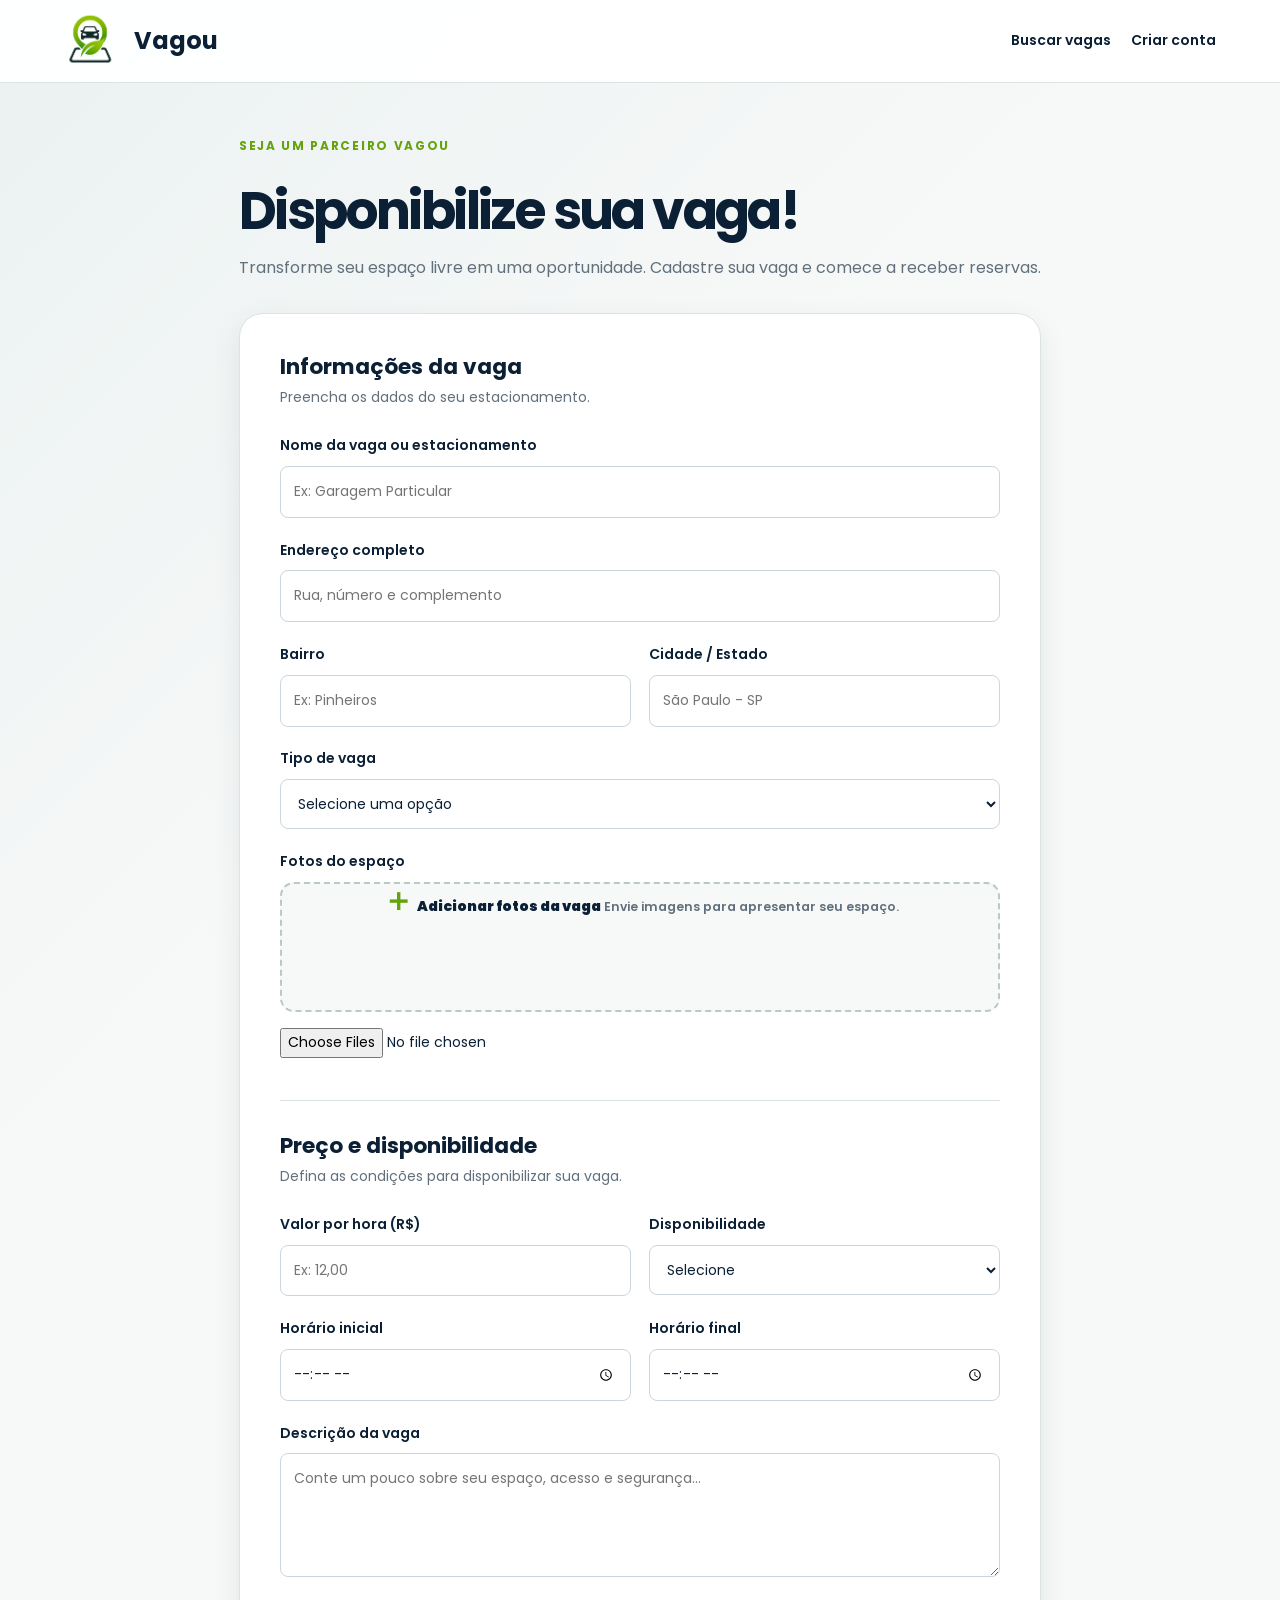
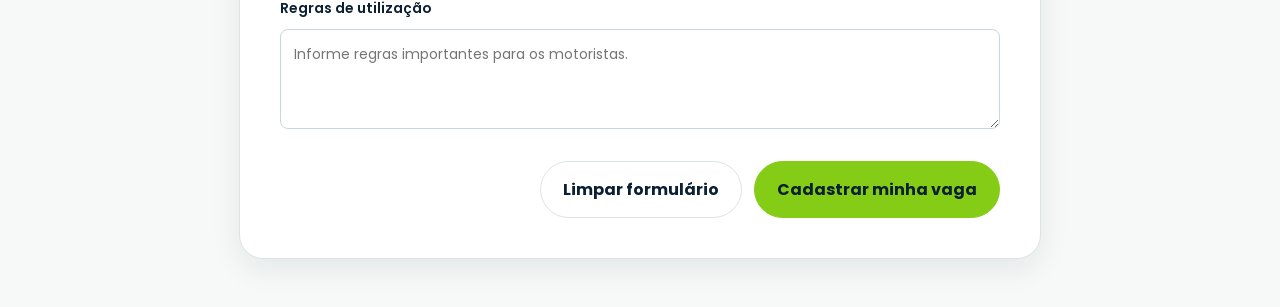
==== commit 1ab21ac8: "paginas unificadas" ====
--- a/cadastro-proprietario.html
+++ b/cadastro-proprietario.html
@@ -4,8 +4,14 @@
 <head>
     <meta charset="UTF-8">
     <meta name="viewport" content="width=device-width, initial-scale=1.0">
+    <meta name="description" content="Cadastre sua vaga privada no Vagou.">
     <title>Vagou | Cadastrar minha vaga</title>
+    <link rel="preconnect" href="https://fonts.googleapis.com">
+    <link rel="preconnect" href="https://fonts.gstatic.com" crossorigin>
+    <link href="https://fonts.googleapis.com/css2?family=Poppins:wght@400;500;600;700&display=swap" rel="stylesheet">
+    <link href="https://cdn.jsdelivr.net/npm/bootstrap@5.3.8/dist/css/bootstrap.min.css" rel="stylesheet">
     <link rel="stylesheet" href="css/style.css">
+    <link rel="stylesheet" href="css/proprietario.css">
 </head>
 
 <body class="pagina-cadastro">
@@ -13,11 +19,14 @@
     <header class="cadastro-header">
         <div class="cadastro-nav">
             <a href="index.html" class="cadastro-logo">
-                <img src="assets/images/vagou-logo-simbolo.png" alt="Vagou">
+                <img src="assets/images/vagou-logo-simbolo-sem_fundo.png" alt="Vagou">
                 <strong>Vagou</strong>
             </a>
 
-            <a href="index.html" class="voltar-inicio">Voltar ao início</a>
+            <div class="cadastro-nav-actions">
+                <a href="resultados-detalhes.html" class="voltar-inicio">Buscar vagas</a>
+                <a href="cadastro.html" class="voltar-inicio">Criar conta</a>
+            </div>
         </div>
     </header>
 
@@ -32,7 +41,7 @@
             </p>
         </section>
 
-        <form class="formulario-vaga">
+        <form class="formulario-vaga" action="resultados-detalhes.html" method="get">
 
             <div class="formulario-titulo">
                 <h2>Informações da vaga</h2>
--- a/css/style.css
+++ b/css/style.css
@@ -10,6 +10,12 @@
   --color-text: #102235;
   --color-muted: #61707c;
   --color-border: #dce4e3;
+  --font-size-xs: 0.75rem;
+  --font-size-sm: 0.875rem;
+  --font-size-md: 1rem;
+  --font-size-lg: 1.125rem;
+  --font-size-xl: 1.25rem;
+  --font-size-2xl: clamp(1.5rem, 3vw, 2rem);
   --shadow-sm: 0 10px 30px rgba(11, 31, 53, 0.08);
   --shadow-lg: 0 28px 70px rgba(11, 31, 53, 0.15);
   --radius-sm: 14px;
@@ -24,6 +30,10 @@
 
 html {
   scroll-behavior: smooth;
+}
+
+section[id] {
+  scroll-margin-top: 7rem;
 }
 
 body {
@@ -77,11 +87,14 @@
 }
 
 .site-header {
-  position: absolute;
+  position: fixed;
   z-index: 10;
   top: 0;
   right: 0;
   left: 0;
+  background: rgba(255, 255, 255, 0.94);
+  border-bottom: 1px solid rgba(220, 228, 227, 0.9);
+  backdrop-filter: blur(12px);
 }
 
 .navbar {
@@ -93,22 +106,37 @@
   align-items: center;
   gap: 0.55rem;
   color: var(--color-primary);
-  font-size: 1.75rem;
+  font-size: clamp(1.5rem, 2.5vw, 1.75rem);
   font-weight: 700;
   letter-spacing: -0.06em;
   text-decoration: none;
 }
 
 .navbar-brand img {
-  width: 43px;
-  height: 43px;
+  width: 52px;
+  height: 52px;
+  margin-right: 0.55rem;
   object-fit: cover;
-  object-position: left center;
+  object-position: center;
   border-radius: 8px;
+  transform: scale(1.45);
 }
 
 .navbar-brand > span > span {
   color: var(--color-accent-dark);
+}
+
+.navbar-toggler {
+  width: 44px;
+  height: 44px;
+  padding: 0.5rem;
+  color: var(--color-primary);
+  border: 1px solid rgba(11, 31, 53, 0.25);
+  border-radius: 10px;
+}
+
+.navbar-toggler:focus {
+  box-shadow: 0 0 0 0.2rem rgba(132, 204, 22, 0.35);
 }
 
 .nav-desktop {
@@ -119,7 +147,7 @@
 
 .nav-desktop > a:not(.btn) {
   color: #334658;
-  font-size: 0.9rem;
+  font-size: var(--font-size-sm);
   font-weight: 500;
   text-decoration: none;
   transition: color 0.2s ease;
@@ -129,11 +157,69 @@
   color: var(--color-secondary);
 }
 
+.offcanvas {
+  --bs-offcanvas-width: min(86vw, 360px);
+  top: 0.5rem;
+  right: 0.5rem;
+  bottom: 0.5rem;
+  height: calc(100% - 1rem);
+  color: var(--color-text);
+  background: var(--color-white);
+  border: 1px solid var(--color-border);
+  border-radius: 14px;
+  box-shadow: -12px 0 30px rgba(11, 31, 53, 0.12);
+}
+
+.offcanvas.show:not(.hiding) {
+  transform: none;
+}
+
+.offcanvas-title {
+  color: var(--color-primary);
+  font-size: var(--font-size-lg);
+  font-weight: 600;
+}
+
+.offcanvas-backdrop.show {
+  opacity: 0.28;
+  backdrop-filter: blur(4px);
+}
+
+.mobile-navigation {
+  display: flex;
+  flex-direction: column;
+  gap: 0.35rem;
+}
+
+.mobile-navigation > a:not(.btn) {
+  padding: 0.8rem 0.5rem;
+  color: var(--color-text);
+  font-size: var(--font-size-md);
+  text-decoration: none;
+  border-radius: 8px;
+}
+
+.mobile-navigation > a:not(.btn):hover,
+.mobile-navigation > a:not(.btn):focus-visible {
+  color: var(--color-secondary);
+  background: #f0f7f7;
+}
+
+.mobile-navigation .btn {
+  width: 100%;
+  margin-top: 0.8rem;
+}
+
 .btn {
-  padding: 0.78rem 1.35rem;
+  display: inline-flex;
+  min-height: 44px;
+  align-items: center;
+  justify-content: center;
+  padding: 0.7rem 1.35rem;
   border-radius: 999px;
-  font-size: 0.88rem;
-  font-weight: 600;
+  font-size: var(--font-size-sm);
+  font-weight: 600;
+  line-height: 1.25;
 }
 
 .btn-outline-brand {
@@ -184,7 +270,7 @@
   gap: 0.65rem;
   margin-bottom: 1.25rem;
   color: var(--color-secondary);
-  font-size: 0.78rem;
+  font-size: var(--font-size-xs);
   font-weight: 600;
   letter-spacing: 0.13em;
   line-height: 1.4;
@@ -215,14 +301,14 @@
   max-width: 560px;
   margin-bottom: 2rem;
   color: #384c5f;
-  font-size: 0.93rem;
+  font-size: var(--font-size-md);
   line-height: 1.65;
 }
 
 .hero-kicker {
   margin-bottom: 1.25rem;
   color: var(--color-secondary);
-  font-size: 0.66rem;
+  font-size: var(--font-size-xs);
   font-weight: 600;
   letter-spacing: 0.22em;
   text-transform: uppercase;
@@ -249,7 +335,7 @@
   gap: 0.35rem;
   margin-bottom: 0.45rem;
   color: var(--color-primary);
-  font-size: 0.59rem;
+  font-size: var(--font-size-xs);
   font-weight: 600;
   letter-spacing: 0.13em;
   line-height: 1;
@@ -268,14 +354,14 @@
 
 .hero-search-field input {
   width: 100%;
-  min-height: 43px;
+  min-height: 48px;
   padding: 0 0.7rem;
   color: var(--color-primary);
   background: var(--color-white);
   border: 1px solid #d5dde2;
   border-radius: 7px;
   outline: 0;
-  font-size: 0.73rem;
+  font-size: var(--font-size-sm);
 }
 
 .hero-search-field input::placeholder {
@@ -298,7 +384,7 @@
 .hero-search-action p {
   margin: 0;
   color: #536779;
-  font-size: 0.67rem;
+  font-size: var(--font-size-xs);
   line-height: 1.55;
 }
 
@@ -307,12 +393,12 @@
   align-items: center;
   justify-content: center;
   gap: 0.55rem;
-  min-height: 58px;
+  min-height: 48px;
   padding: 0.65rem 0.8rem;
   color: var(--color-primary);
   background: var(--color-accent);
   border-radius: 9px;
-  font-size: 0.78rem;
+  font-size: var(--font-size-sm);
   font-weight: 700;
   line-height: 1.15;
   text-decoration: none;
@@ -344,7 +430,7 @@
   max-width: 570px;
   margin-top: 1.25rem;
   color: #334a5e;
-  font-size: 0.67rem;
+  font-size: var(--font-size-xs);
 }
 
 .hero-trust span {
@@ -402,13 +488,13 @@
 .hero-stat-card p {
   margin-bottom: 0.6rem;
   color: #3d5264;
-  font-size: 0.7rem;
+  font-size: var(--font-size-xs);
   line-height: 1.45;
 }
 
 .hero-stat-card > span {
   color: #718292;
-  font-size: 0.48rem;
+  font-size: var(--font-size-xs);
   letter-spacing: 0.16em;
   text-transform: uppercase;
 }
@@ -433,7 +519,8 @@
 .section-heading > p:last-child {
   max-width: 650px;
   margin: 1.25rem auto 0;
-  color: var(--color-muted);
+  color: #4b5e6f;
+  font-size: var(--font-size-md);
 }
 
 .benefits {
@@ -505,7 +592,7 @@
 .card-label {
   margin-bottom: 0.7rem;
   color: var(--color-secondary);
-  font-size: 0.72rem;
+  font-size: var(--font-size-xs);
   font-weight: 600;
   letter-spacing: 0.1em;
   text-transform: uppercase;
@@ -528,7 +615,7 @@
 .card-copy {
   max-width: 490px;
   color: var(--color-muted);
-  font-size: 0.91rem;
+  font-size: var(--font-size-md);
 }
 
 .feature-list {
@@ -546,7 +633,7 @@
   align-items: center;
   gap: 0.8rem;
   color: #3d5060;
-  font-size: 0.82rem;
+  font-size: var(--font-size-sm);
 }
 
 .feature-list span {
@@ -557,7 +644,7 @@
   color: var(--color-secondary);
   background: rgba(0, 92, 117, 0.08);
   border-radius: 50%;
-  font-size: 0.58rem;
+  font-size: var(--font-size-xs);
   font-weight: 600;
 }
 
@@ -571,7 +658,8 @@
   align-items: center;
   gap: 0.55rem;
   color: var(--color-primary);
-  font-size: 0.82rem;
+  min-height: 44px;
+  font-size: var(--font-size-sm);
   font-weight: 600;
   text-decoration: none;
 }
@@ -613,7 +701,7 @@
   max-width: 460px;
   margin: 0 0 0.35rem;
   color: rgba(255, 255, 255, 0.72);
-  font-size: 0.88rem;
+  font-size: var(--font-size-md);
   line-height: 1.6;
 }
 
@@ -650,7 +738,7 @@
 .step-card h3 {
   margin: 0 0 0.65rem;
   color: var(--color-white);
-  font-size: 0.98rem;
+  font-size: var(--font-size-lg);
   font-weight: 600;
 }
 
@@ -658,7 +746,7 @@
   max-width: 230px;
   margin: 0;
   color: rgba(255, 255, 255, 0.7);
-  font-size: 0.76rem;
+  font-size: var(--font-size-sm);
   line-height: 1.55;
 }
 
@@ -679,7 +767,7 @@
   max-width: 600px;
   margin: 1.35rem 0 2rem;
   color: #455a6c;
-  font-size: 0.88rem;
+  font-size: var(--font-size-md);
   line-height: 1.75;
 }
 
@@ -698,7 +786,7 @@
 .impact-pillars h3 {
   margin: 0 0 0.6rem;
   color: var(--color-secondary);
-  font-size: 0.64rem;
+  font-size: var(--font-size-xs);
   font-weight: 600;
   letter-spacing: 0.12em;
   text-transform: uppercase;
@@ -707,14 +795,14 @@
 .impact-pillars p {
   margin: 0;
   color: #415668;
-  font-size: 0.7rem;
+  font-size: var(--font-size-sm);
   line-height: 1.6;
 }
 
 .impact-ods {
   margin: 2.2rem 0 0;
   color: #536676;
-  font-size: 0.56rem;
+  font-size: var(--font-size-xs);
   font-weight: 500;
   letter-spacing: 0.16em;
   text-transform: uppercase;
@@ -786,14 +874,14 @@
 .trust-card h3 {
   margin: 0 0 0.65rem;
   color: var(--color-primary);
-  font-size: 0.92rem;
+  font-size: var(--font-size-lg);
   font-weight: 600;
 }
 
 .trust-card p {
   margin: 0;
   color: #506476;
-  font-size: 0.75rem;
+  font-size: var(--font-size-sm);
   line-height: 1.65;
 }
 
@@ -822,7 +910,7 @@
 .faq-intro > p:last-child {
   margin: 0;
   color: #526678;
-  font-size: 0.76rem;
+  font-size: var(--font-size-md);
   line-height: 1.7;
 }
 
@@ -836,10 +924,13 @@
 
 .faq-list summary {
   position: relative;
+  display: flex;
+  min-height: 48px;
+  align-items: center;
   padding: 1.3rem 2.5rem 1.3rem 0;
   color: var(--color-primary);
   cursor: pointer;
-  font-size: 0.8rem;
+  font-size: var(--font-size-md);
   font-weight: 600;
   list-style: none;
 }
@@ -869,7 +960,7 @@
   margin: -0.35rem 0 1.4rem;
   padding-right: 2rem;
   color: #4f6274;
-  font-size: 0.75rem;
+  font-size: var(--font-size-sm);
   line-height: 1.65;
 }
 
@@ -921,7 +1012,7 @@
   display: block;
   margin-bottom: 0.55rem;
   color: var(--color-accent);
-  font-size: 0.64rem;
+  font-size: var(--font-size-xs);
   font-weight: 600;
   letter-spacing: 0.12em;
   text-transform: uppercase;
@@ -931,7 +1022,7 @@
   max-width: 430px;
   margin: 0 0 1.4rem;
   color: var(--color-white);
-  font-size: 1.05rem;
+  font-size: var(--font-size-lg);
   font-weight: 600;
   line-height: 1.45;
 }
@@ -956,7 +1047,7 @@
 
 .footer-main > div > p {
   margin: 0.7rem 0 0;
-  font-size: 0.78rem;
+  font-size: var(--font-size-sm);
 }
 
 .footer-main nav {
@@ -968,7 +1059,7 @@
 
 .footer-main nav a {
   color: rgba(255, 255, 255, 0.72);
-  font-size: 0.76rem;
+  font-size: var(--font-size-sm);
   text-decoration: none;
 }
 
@@ -983,7 +1074,7 @@
   padding-top: 1.5rem;
   border-top: 1px solid rgba(255, 255, 255, 0.1);
   color: rgba(255, 255, 255, 0.4);
-  font-size: 0.65rem;
+  font-size: var(--font-size-xs);
 }
 
 @media (min-width: 992px) and (max-height: 820px) {
@@ -1002,7 +1093,7 @@
 
   .hero-copy {
     margin-bottom: 1.2rem;
-    font-size: 0.82rem;
+    font-size: var(--font-size-sm);
     line-height: 1.5;
   }
 
@@ -1011,7 +1102,7 @@
   }
 
   .hero-search-field input {
-    min-height: 38px;
+    min-height: 44px;
   }
 
   .hero-search-action {
@@ -1037,10 +1128,6 @@
     gap: 1rem;
   }
 
-  .nav-desktop > a:not(.btn) {
-    display: none;
-  }
-
   .hero {
     min-height: auto;
     padding-top: 9rem;
@@ -1080,10 +1167,6 @@
 
   .navbar {
     padding-block: 1rem;
-  }
-
-  .nav-desktop .btn {
-    display: none;
   }
 
   .hero {
@@ -1188,7 +1271,7 @@
 
   .faq-list summary {
     padding-block: 1.15rem;
-    font-size: 0.78rem;
+    font-size: var(--font-size-sm);
   }
 
   .faq-list details > p {
@@ -1249,670 +1332,3 @@
     transition-duration: 0.01ms !important;
   }
 }
-
-/* ========================================
-   PÁGINA DE RESULTADOS E DETALHES
-======================================== */
-
-.pagina-resultados .site-header {
-    position: relative;
-}
-
-.pagina-resultados .resultados-section {
-    padding-top: 3rem;
-    padding-bottom: 5rem;
-}
-
-/* ========================================
-   RESULTADOS E DETALHES DAS VAGAS
-======================================== */
-
-.pagina-resultados .resultados-section {
-    background: #f7f9f8;
-    min-height: 100vh;
-    padding: 4rem 0 5rem;
-}
-
-.pagina-resultados .resultados-header {
-    margin-bottom: 2rem;
-}
-
-.pagina-resultados .section-tag {
-    display: inline-block;
-    color: #84cc16;
-    font-size: 0.8rem;
-    font-weight: 700;
-    letter-spacing: 1.5px;
-    margin-bottom: 0.8rem;
-}
-
-.pagina-resultados .resultados-header h1 {
-    color: #0b1f35;
-    font-size: clamp(2rem, 4vw, 3rem);
-    font-weight: 700;
-    margin-bottom: 0.8rem;
-}
-
-.pagina-resultados .resultados-header p {
-    color: #61707c;
-    font-size: 1rem;
-}
-
-.pagina-resultados .busca-vagas {
-    display: grid;
-    grid-template-columns: 2fr 1fr 1fr auto;
-    gap: 1rem;
-    align-items: end;
-    background: #ffffff;
-    padding: 1.5rem;
-    border-radius: 18px;
-    box-shadow: 0 8px 30px rgba(11, 31, 53, 0.08);
-    margin-bottom: 3rem;
-}
-
-.pagina-resultados .campo-busca {
-    display: flex;
-    flex-direction: column;
-    gap: 0.5rem;
-}
-
-.pagina-resultados .campo-busca label {
-    color: #0b1f35;
-    font-size: 0.85rem;
-    font-weight: 600;
-}
-
-.pagina-resultados .campo-busca input {
-    width: 100%;
-    min-height: 46px;
-    padding: 0.7rem;
-    border: 1px solid #dce4e3;
-    border-radius: 9px;
-    font-family: inherit;
-}
-
-.pagina-resultados .btn-buscar {
-    min-height: 46px;
-    padding: 0.7rem 1.5rem;
-    border: none;
-    border-radius: 9px;
-    background: #0b1f35;
-    color: #ffffff;
-    font-weight: 600;
-    cursor: pointer;
-    transition: 0.3s;
-}
-
-.pagina-resultados .btn-buscar:hover {
-    background: #005c75;
-}
-
-.pagina-resultados .resultados-titulo {
-    margin-bottom: 1.5rem;
-}
-
-.pagina-resultados .resultados-titulo h2 {
-    color: #0b1f35;
-    font-size: 1.7rem;
-    font-weight: 700;
-}
-
-.pagina-resultados .resultados-titulo p {
-    color: #61707c;
-}
-
-.pagina-resultados .resultados-layout {
-    display: grid;
-    grid-template-columns: 1.2fr 1fr;
-    gap: 1.5rem;
-}
-
-.pagina-resultados .lista-vagas,
-.pagina-resultados .mapa-vagas {
-    background: #ffffff;
-    border-radius: 16px;
-    min-height: 350px;
-    padding: 1.5rem;
-    box-shadow: 0 5px 20px rgba(11, 31, 53, 0.06);
-}
-
-.pagina-resultados .mapa-vagas.pagina-resultados .mapa-vagas {
-    display: flex;
-    align-items: center;
-    justify-content: center;
-    background: #eaf0ed;
-    border-radius: 16px;
-    min-height: 350px;
-    padding: 0;
-    overflow: hidden;
-    box-shadow: 0 5px 20px rgba(11, 31, 53, 0.06);
-}
-
-.pagina-resultados .mapa-vagas img {
-    width: 100%;
-    height: 100%;
-    min-height: 350px;
-    object-fit: cover;
-    display: block;
-}
-
-@media (max-width: 768px) {
-    .pagina-resultados .busca-vagas {
-        grid-template-columns: 1fr;
-    }
-
-    .pagina-resultados .resultados-layout {
-        grid-template-columns: 1fr;
-    }
-
-    .pagina-resultados .resultados-section {
-        padding: 2rem 0;
-    }
-}
-
-/* CARDS DE VAGAS */
-
-.pagina-resultados .lista-vagas {
-    display: flex;
-    flex-direction: column;
-    gap: 1.2rem;
-}
-
-.pagina-resultados .vaga-card {
-    overflow: hidden;
-    border: 1px solid #dce4e3;
-    border-radius: 14px;
-    background: #fff;
-}
-
-.pagina-resultados .vaga-foto {
-    height: 130px;
-    display: flex;
-    align-items: center;
-    justify-content: center;
-    position: relative;
-}
-
-.pagina-resultados .foto-vaga-1 {
-    background: linear-gradient(135deg, #dce9df, #a8c6b1);
-}
-
-.pagina-resultados .foto-vaga-2 {
-    background: linear-gradient(135deg, #dce5ed, #a8bdcf);
-}
-
-.pagina-resultados .vaga-icone {
-    font-size: 3rem;
-    font-weight: 800;
-    color: #0b1f35;
-}
-
-.pagina-resultados .vaga-status {
-    position: absolute;
-    top: 12px;
-    left: 12px;
-    background: #84cc16;
-    color: #10232a;
-    padding: 5px 12px;
-    border-radius: 20px;
-    font-size: 0.75rem;
-    font-weight: 700;
-}
-
-.pagina-resultados .vaga-info {
-    padding: 1.2rem;
-}
-
-.pagina-resultados .vaga-topo,
-.pagina-resultados .vaga-rodape {
-    display: flex;
-    align-items: center;
-    justify-content: space-between;
-    gap: 10px;
-}
-
-.pagina-resultados .vaga-topo h3 {
-    color: #0b1f35;
-    font-size: 1.05rem;
-    font-weight: 700;
-}
-
-.pagina-resultados .vaga-avaliacao {
-    color: #a16b00;
-    font-weight: 700;
-    white-space: nowrap;
-}
-
-.pagina-resultados .vaga-endereco,
-.pagina-resultados .vaga-regra {
-    color: #61707c;
-    font-size: 0.85rem;
-    margin: 0.5rem 0;
-}
-
-.pagina-resultados .vaga-detalhes {
-    display: flex;
-    flex-wrap: wrap;
-    gap: 12px;
-    color: #0b1f35;
-    font-size: 0.82rem;
-    margin: 1rem 0;
-}
-
-.pagina-resultados .vaga-rodape {
-    border-top: 1px solid #dce4e3;
-    padding-top: 1rem;
-    margin-top: 1rem;
-}
-
-.pagina-resultados .vaga-rodape strong {
-    color: #0b1f35;
-    font-size: 1.3rem;
-}
-
-.pagina-resultados .vaga-rodape small {
-    color: #61707c;
-}
-
-.pagina-resultados .btn-detalhes {
-    background: #0b1f35;
-    color: #fff;
-    border: none;
-    border-radius: 8px;
-    padding: 0.7rem 1rem;
-    cursor: pointer;
-    font-weight: 600;
-}
-
-.pagina-resultados .btn-detalhes:hover {
-    background: #005c75;
-}
-
-/* DETALHES DA VAGA */
-
-.pagina-resultados .detalhes-vaga {
-    width: 100%;
-    max-width: 1200px;
-    margin: 0 auto;
-    padding: 4rem 1.5rem;
-    box-sizing: border-box;
-}
-
-.pagina-resultados .detalhes-cabecalho {
-    margin-bottom: 1.5rem;
-}
-
-.pagina-resultados .detalhes-cabecalho h2 {
-    color: #0b1f35;
-    font-size: 2rem;
-    font-weight: 700;
-}
-
-.pagina-resultados .detalhes-cabecalho p {
-    color: #61707c;
-}
-
-.pagina-resultados .detalhes-card {
-    display: grid;
-    grid-template-columns: 0.9fr 1.1fr;
-    background: white;
-    border-radius: 18px;
-    overflow: hidden;
-    border: 1px solid #dce4e3;
-    box-shadow: 0 8px 30px rgba(11,31,53,.08);
-}
-
-.pagina-resultados .detalhes-imagem {
-    min-height: 400px;
-    padding: 2rem;
-    display: flex;
-    flex-direction: column;
-    justify-content: space-between;
-    background: linear-gradient(145deg, #0b1f35, #005c75);
-    background-image:
-    linear-gradient(rgba(11, 31, 53, 0.65), rgba(0, 92, 117, 0.75)),
-    url("../assets/images/estacionamento-aereo.webp");
-
-background-size: cover;
-background-position: center;
-background-repeat: no-repeat;
-    color: white;
-    
-}
-
-.pagina-resultados .detalhes-imagem span {
-    background: #84cc16;
-    color: #10232a;
-    padding: 8px 14px;
-    border-radius: 20px;
-    width: fit-content;
-    font-size: .75rem;
-    font-weight: 700;
-}
-
-.pagina-resultados .detalhes-imagem strong {
-    font-size: 1.8rem;
-    max-width: 300px;
-}
-
-.pagina-resultados .detalhes-informacoes {
-    padding: 2rem;
-}
-
-.pagina-resultados .detalhes-titulo {
-    display: flex;
-    justify-content: space-between;
-    gap: 1rem;
-    margin-bottom: 1.5rem;
-}
-
-.pagina-resultados .detalhes-titulo h3 {
-    color: #0b1f35;
-    font-size: 1.4rem;
-}
-
-.pagina-resultados .detalhes-titulo p,
-.pagina-resultados .detalhes-informacoes p {
-    color: #61707c;
-}
-
-.pagina-resultados .detalhes-nota {
-    color: #a16b00;
-    font-weight: 700;
-}
-
-.pagina-resultados .detalhes-caracteristicas {
-    display: grid;
-    grid-template-columns: repeat(3, 1fr);
-    gap: 10px;
-    padding: 1rem 0;
-    margin-bottom: 1.5rem;
-    border-block: 1px solid #dce4e3;
-}
-
-.pagina-resultados .detalhes-caracteristicas div {
-    display: flex;
-    flex-direction: column;
-    gap: 5px;
-}
-
-.pagina-resultados .detalhes-caracteristicas strong {
-    color: #0b1f35;
-    font-size: .9rem;
-}
-
-.pagina-resultados .detalhes-caracteristicas small,
-.pagina-resultados .detalhes-preco small {
-    color: #61707c;
-    font-size: .75rem;
-}
-
-.pagina-resultados .detalhes-informacoes h4 {
-    color: #0b1f35;
-    margin: 1.2rem 0 .5rem;
-}
-
-.pagina-resultados .detalhes-informacoes ul {
-    padding-left: 1.2rem;
-    color: #61707c;
-    font-size: .9rem;
-}
-
-.pagina-resultados .detalhes-preco {
-    display: flex;
-    justify-content: space-between;
-    align-items: center;
-    gap: 1rem;
-    border-top: 1px solid #dce4e3;
-    padding-top: 1.5rem;
-    margin-top: 1.5rem;
-}
-
-.pagina-resultados .detalhes-preco div {
-    display: flex;
-    flex-direction: column;
-}
-
-.pagina-resultados .detalhes-preco strong {
-    color: #0b1f35;
-    font-size: 1.6rem;
-}
-
-.pagina-resultados .btn-reservar {
-    background: #84cc16;
-    color: #10232a;
-    border: none;
-    border-radius: 9px;
-    padding: .9rem 1.3rem;
-    font-weight: 700;
-    cursor: pointer;
-}
-
-.pagina-resultados .btn-reservar:hover {
-    background: #65a30d;
-}
-
-@media (max-width: 768px) {
-    .pagina-resultados .detalhes-card {
-        grid-template-columns: 1fr;
-    }
-
-    .pagina-resultados .detalhes-imagem {
-        min-height: 220px;
-    }
-
-    .pagina-resultados .detalhes-caracteristicas {
-        grid-template-columns: 1fr;
-    }
-}
-
-/* =================================
-   CADASTRO DO PROPRIETÁRIO
-================================= */
-
-.pagina-cadastro {
-    background: #f7f9f8;
-    color: #0b1f35;
-}
-
-.cadastro-header {
-    background: #ffffff;
-    border-bottom: 1px solid #dce4e3;
-    padding: 1rem 5%;
-}
-
-.cadastro-nav {
-    max-width: 1200px;
-    margin: auto;
-    display: flex;
-    align-items: center;
-    justify-content: space-between;
-}
-
-.cadastro-logo {
-    display: flex;
-    align-items: center;
-    gap: 10px;
-    color: #0b1f35;
-    text-decoration: none;
-    font-size: 1.5rem;
-}
-
-.cadastro-logo img {
-    width: 38px;
-    height: 38px;
-    object-fit: contain;
-}
-
-.voltar-inicio {
-    color: #0b1f35;
-    text-decoration: none;
-    font-weight: 600;
-}
-
-.cadastro-main {
-    max-width: 850px;
-    margin: auto;
-    padding: 3rem 1.5rem;
-}
-
-.cadastro-intro {
-    margin-bottom: 2rem;
-}
-
-.cadastro-intro h1 {
-    font-size: 2.3rem;
-    margin: 0.7rem 0;
-    color: #0b1f35;
-}
-
-.cadastro-intro p,
-.formulario-titulo p {
-    color: #61707c;
-}
-
-.formulario-vaga {
-    background: white;
-    padding: 2.5rem;
-    border-radius: 18px;
-    border: 1px solid #dce4e3;
-    box-shadow: 0 8px 25px rgba(11,31,53,.06);
-}
-
-.formulario-titulo {
-    margin-bottom: 1.5rem;
-}
-
-.formulario-titulo h2 {
-    font-size: 1.35rem;
-    margin-bottom: .4rem;
-}
-
-.formulario-titulo p {
-    font-size: .9rem;
-}
-
-.campo-grupo {
-    display: flex;
-    flex-direction: column;
-    gap: 8px;
-    margin-bottom: 1.3rem;
-    flex: 1;
-}
-
-.campo-grupo label {
-    font-size: .9rem;
-    font-weight: 600;
-}
-
-.campo-grupo input,
-.campo-grupo select,
-.campo-grupo textarea {
-    width: 100%;
-    padding: 13px;
-    border: 1px solid #dce4e3;
-    border-radius: 8px;
-    font-family: inherit;
-    font-size: .9rem;
-    color: #0b1f35;
-    background: white;
-    box-sizing: border-box;
-}
-
-.campo-grupo input:focus,
-.campo-grupo select:focus,
-.campo-grupo textarea:focus {
-    outline: 2px solid #84cc16;
-    border-color: #84cc16;
-}
-
-.campo-duplo {
-    display: flex;
-    gap: 18px;
-}
-
-.upload-fotos {
-    min-height: 130px;
-    border: 2px dashed #b9c9c3;
-    border-radius: 10px;
-    display: flex;
-    flex-direction: column;
-    align-items: center;
-    justify-content: center;
-    gap: 8px;
-    cursor: pointer;
-    background: #f7f9f8;
-}
-
-.upload-fotos span {
-    font-size: 2rem;
-    color: #84cc16;
-}
-
-.upload-fotos small {
-    color: #61707c;
-}
-
-#fotos {
-    border: none;
-    padding: 8px 0;
-}
-
-.formulario-divisor {
-    border-top: 1px solid #dce4e3;
-    margin: 2rem 0;
-}
-
-.formulario-acoes {
-    display: flex;
-    justify-content: flex-end;
-    gap: 12px;
-    margin-top: 2rem;
-}
-
-.formulario-acoes button {
-    padding: 14px 22px;
-    border-radius: 8px;
-    font-weight: 700;
-    cursor: pointer;
-    font-family: inherit;
-}
-
-.btn-limpar {
-    background: white;
-    border: 1px solid #dce4e3;
-    color: #0b1f35;
-}
-
-.btn-cadastrar {
-    background: #84cc16;
-    border: none;
-    color: #10232a;
-}
-
-.btn-cadastrar:hover {
-    background: #72b50d;
-}
-
-@media (max-width: 600px) {
-    .cadastro-main {
-        padding: 2rem 1rem;
-    }
-
-    .formulario-vaga {
-        padding: 1.3rem;
-    }
-
-    .campo-duplo {
-        flex-direction: column;
-        gap: 0;
-    }
-
-    .formulario-acoes {
-        flex-direction: column;
-    }
-
-    .formulario-acoes button {
-        width: 100%;
-    }
-}
--- a/css/proprietario.css
+++ b/css/proprietario.css
@@ -0,0 +1,278 @@
+.pagina-cadastro {
+  min-height: 100svh;
+  color: var(--color-primary);
+  background:
+    linear-gradient(135deg, rgba(0, 92, 117, 0.05), transparent 38%),
+    var(--color-surface);
+}
+
+.cadastro-header {
+  background: rgba(255, 255, 255, 0.94);
+  border-bottom: 1px solid var(--color-border);
+  backdrop-filter: blur(12px);
+}
+
+.cadastro-nav {
+  display: flex;
+  max-width: 1200px;
+  min-height: 82px;
+  align-items: center;
+  justify-content: space-between;
+  margin-inline: auto;
+  padding-inline: 1.5rem;
+}
+
+.cadastro-logo {
+  display: flex;
+  align-items: center;
+  gap: 0.55rem;
+  color: var(--color-primary);
+  font-size: 1.5rem;
+  text-decoration: none;
+}
+
+.cadastro-logo img {
+  width: 52px;
+  height: 52px;
+  object-fit: cover;
+  border-radius: 8px;
+  transform: scale(1.45);
+  margin-right: 0.55rem;
+}
+
+.voltar-inicio {
+  color: var(--color-primary);
+  font-size: var(--font-size-sm);
+  font-weight: 600;
+  text-decoration: none;
+}
+
+.voltar-inicio:hover {
+  color: var(--color-secondary);
+}
+
+.cadastro-nav-actions {
+  display: flex;
+  align-items: center;
+  gap: 1.25rem;
+}
+
+.cadastro-main {
+  max-width: 850px;
+  margin-inline: auto;
+  padding: 3rem 1.5rem;
+}
+
+.cadastro-intro {
+  margin-bottom: 2rem;
+}
+
+.cadastro-intro .section-tag {
+  display: inline-block;
+  margin-bottom: 0.8rem;
+  color: var(--color-accent-dark);
+  font-size: var(--font-size-xs);
+  font-weight: 700;
+  letter-spacing: 0.14em;
+}
+
+.cadastro-intro h1 {
+  margin: 0.7rem 0;
+  color: var(--color-primary);
+  font-size: clamp(2.2rem, 5vw, 3.25rem);
+  font-weight: 700;
+  letter-spacing: -0.05em;
+}
+
+.cadastro-intro p,
+.formulario-titulo p {
+  color: var(--color-muted);
+}
+
+.formulario-vaga {
+  padding: 2.5rem;
+  background: var(--color-white);
+  border: 1px solid var(--color-border);
+  border-radius: var(--radius-md);
+  box-shadow: var(--shadow-sm);
+}
+
+.formulario-titulo {
+  margin-bottom: 1.5rem;
+}
+
+.formulario-titulo h2 {
+  margin-bottom: 0.4rem;
+  color: var(--color-primary);
+  font-size: 1.35rem;
+  font-weight: 700;
+}
+
+.formulario-titulo p {
+  margin: 0;
+  font-size: var(--font-size-sm);
+}
+
+.campo-grupo {
+  display: flex;
+  min-width: 0;
+  flex: 1;
+  flex-direction: column;
+  gap: 8px;
+  margin-bottom: 1.3rem;
+}
+
+.campo-grupo label {
+  color: var(--color-primary);
+  font-size: var(--font-size-sm);
+  font-weight: 600;
+}
+
+.campo-grupo input,
+.campo-grupo select,
+.campo-grupo textarea {
+  width: 100%;
+  padding: 13px;
+  color: var(--color-primary);
+  background: var(--color-white);
+  border: 1px solid #cbd6dc;
+  border-radius: 8px;
+  font-family: inherit;
+  font-size: var(--font-size-sm);
+  outline: 0;
+}
+
+.campo-grupo input,
+.campo-grupo select {
+  min-height: 48px;
+}
+
+.campo-grupo input:focus,
+.campo-grupo select:focus,
+.campo-grupo textarea:focus {
+  border-color: var(--color-secondary);
+  box-shadow: 0 0 0 3px rgba(0, 92, 117, 0.12);
+}
+
+.campo-duplo {
+  display: flex;
+  gap: 18px;
+}
+
+.upload-fotos {
+  min-height: 130px;
+  align-items: center;
+  justify-content: center;
+  background: var(--color-surface);
+  border: 2px dashed #b9c9c3;
+  border-radius: var(--radius-sm);
+  text-align: center;
+  cursor: pointer;
+  transition: border-color 0.2s ease, background 0.2s ease;
+}
+
+.upload-fotos:hover {
+  background: #f1f7ec;
+  border-color: var(--color-accent);
+}
+
+.upload-fotos span {
+  color: var(--color-accent-dark);
+  font-size: 2rem;
+  line-height: 1;
+}
+
+.upload-fotos small {
+  color: var(--color-muted);
+}
+
+#fotos {
+  padding: 8px 0;
+  border: 0;
+}
+
+.formulario-divisor {
+  margin: 2rem 0;
+  border-top: 1px solid var(--color-border);
+}
+
+.formulario-acoes {
+  display: flex;
+  justify-content: flex-end;
+  gap: 12px;
+  margin-top: 2rem;
+}
+
+.formulario-acoes button {
+  min-height: 48px;
+  padding: 14px 22px;
+  border-radius: 999px;
+  font-family: inherit;
+  font-weight: 700;
+  cursor: pointer;
+}
+
+.btn-limpar {
+  color: var(--color-primary);
+  background: var(--color-white);
+  border: 1px solid var(--color-border);
+}
+
+.btn-limpar:hover {
+  background: var(--color-surface);
+  border-color: #bdcac8;
+}
+
+.btn-cadastrar {
+  color: var(--color-primary);
+  background: var(--color-accent);
+  border: 1px solid var(--color-accent);
+}
+
+.btn-cadastrar:hover {
+  color: var(--color-white);
+  background: var(--color-accent-dark);
+  border-color: var(--color-accent-dark);
+}
+
+@media (max-width: 600px) {
+  .cadastro-nav {
+    min-height: 72px;
+    padding-inline: 1rem;
+  }
+
+  .cadastro-nav-actions {
+    gap: 0.65rem;
+  }
+
+  .cadastro-nav-actions .voltar-inicio {
+    font-size: var(--font-size-xs);
+  }
+
+  .cadastro-logo img {
+    width: 44px;
+    height: 44px;
+  }
+
+  .cadastro-main {
+    padding: 2rem 1rem;
+  }
+
+  .formulario-vaga {
+    padding: 1.25rem 1rem;
+    border-radius: var(--radius-sm);
+  }
+
+  .campo-duplo {
+    flex-direction: column;
+    gap: 0;
+  }
+
+  .formulario-acoes {
+    flex-direction: column;
+  }
+
+  .formulario-acoes button {
+    width: 100%;
+  }
+}
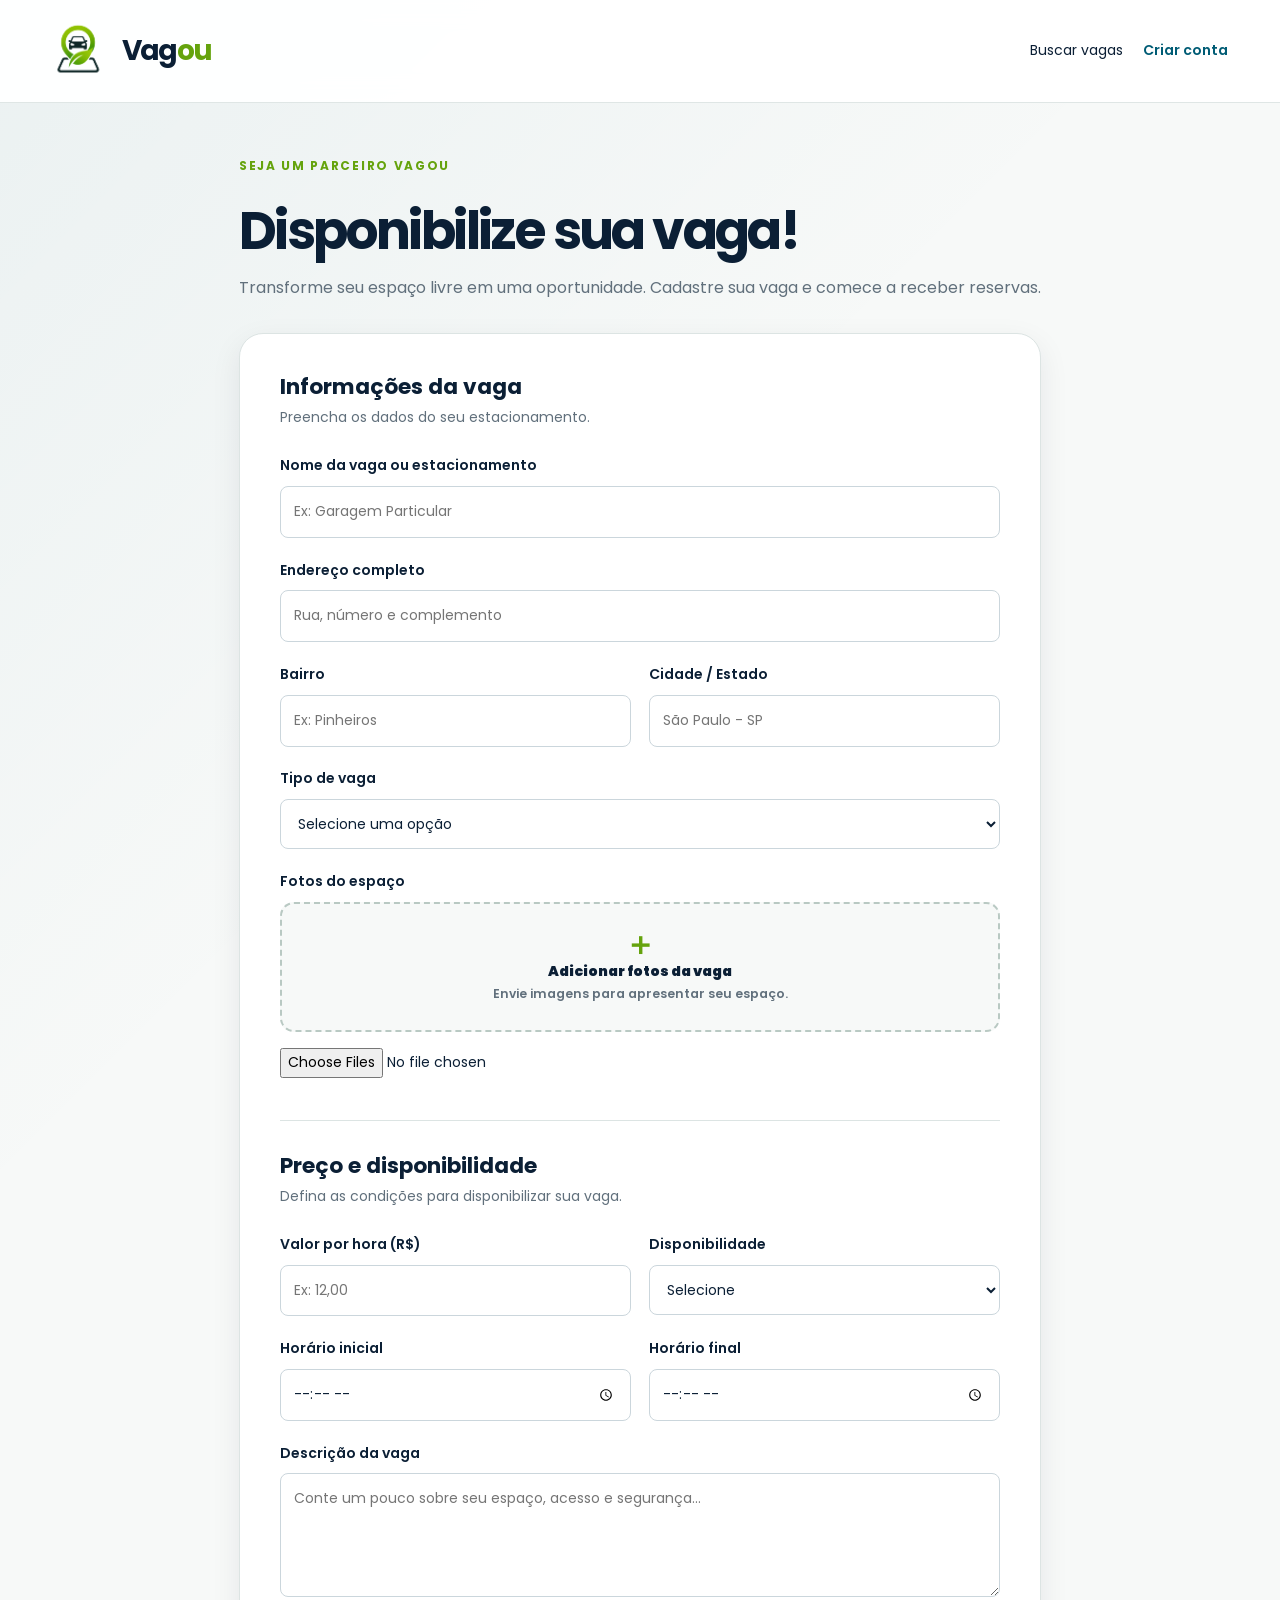
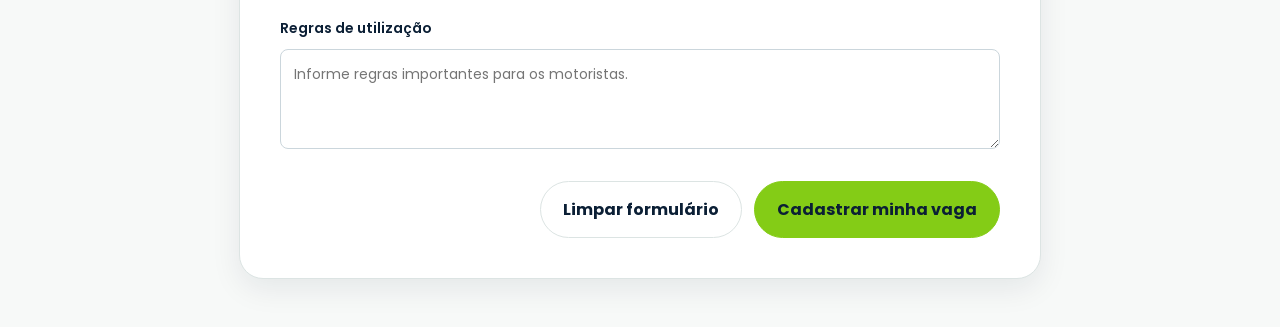
==== commit 7beea00c: "melhoria nos hovers, alinhamento e favicon" ====
--- a/cadastro-proprietario.html
+++ b/cadastro-proprietario.html
@@ -5,6 +5,11 @@
     <meta charset="UTF-8">
     <meta name="viewport" content="width=device-width, initial-scale=1.0">
     <meta name="description" content="Cadastre sua vaga privada no Vagou.">
+    <link rel="icon" href="./assets/images/favicon/favicon.ico" sizes="any" />
+    <link rel="icon" type="image/png" sizes="32x32" href="./assets/images/favicon/favicon-32x32.png" />
+    <link rel="icon" type="image/png" sizes="16x16" href="./assets/images/favicon/favicon-16x16.png" />
+    <link rel="apple-touch-icon" sizes="180x180" href="./assets/images/favicon/apple-touch-icon.png" />
+    
     <title>Vagou | Cadastrar minha vaga</title>
     <link rel="preconnect" href="https://fonts.googleapis.com">
     <link rel="preconnect" href="https://fonts.gstatic.com" crossorigin>
@@ -16,21 +21,28 @@
 
 <body class="pagina-cadastro">
 
-    <header class="cadastro-header">
-        <div class="cadastro-nav">
-            <a href="index.html" class="cadastro-logo">
-                <img src="assets/images/vagou-logo-simbolo-sem_fundo.png" alt="Vagou">
-                <strong>Vagou</strong>
-            </a>
+    <header class="site-header">
+        <nav class="navbar" aria-label="Navegação principal">
+            <div class="container">
+                <a class="navbar-brand" href="index.html" aria-label="Vagou, início">
+                    <img
+                        src="assets/images/vagou-logo-simbolo-sem_fundo.png"
+                        alt=""
+                        width="52"
+                        height="52"
+                    />
+                    <span>Vag<span>ou</span></span>
+                </a>
 
-            <div class="cadastro-nav-actions">
-                <a href="resultados-detalhes.html" class="voltar-inicio">Buscar vagas</a>
-                <a href="cadastro.html" class="voltar-inicio">Criar conta</a>
+                <div class="proprietario-header-links">
+                    <a href="resultados-detalhes.html">Buscar vagas</a>
+                    <a href="cadastro.html">Criar conta</a>
+                </div>
             </div>
-        </div>
+        </nav>
     </header>
 
-    <main class="cadastro-main">
+    <main class="cadastro-main" id="conteudo">
 
         <section class="cadastro-intro">
             <span class="section-tag">SEJA UM PARCEIRO VAGOU</span>
@@ -41,7 +53,7 @@
             </p>
         </section>
 
-        <form class="formulario-vaga" action="resultados-detalhes.html" method="get">
+        <form class="formulario-vaga" action="em-desenvolvimento.html" method="get">
 
             <div class="formulario-titulo">
                 <h2>Informações da vaga</h2>
--- a/css/style.css
+++ b/css/style.css
@@ -418,9 +418,12 @@
 }
 
 .hero-search-button:hover {
+  /* color: var(--color-white);
+  background: var(--color-primary);
+  transform: translateY(-2px); */
   color: var(--color-white);
-  background: var(--color-primary);
-  transform: translateY(-2px);
+  border-color: var(--color-accent-dark);
+  background: var(--color-accent-dark);
 }
 
 .hero-trust {
--- a/css/proprietario.css
+++ b/css/proprietario.css
@@ -6,55 +6,25 @@
     var(--color-surface);
 }
 
-.cadastro-header {
-  background: rgba(255, 255, 255, 0.94);
-  border-bottom: 1px solid var(--color-border);
-  backdrop-filter: blur(12px);
-}
-
-.cadastro-nav {
-  display: flex;
-  max-width: 1200px;
-  min-height: 82px;
-  align-items: center;
-  justify-content: space-between;
-  margin-inline: auto;
-  padding-inline: 1.5rem;
-}
-
-.cadastro-logo {
-  display: flex;
-  align-items: center;
-  gap: 0.55rem;
-  color: var(--color-primary);
-  font-size: 1.5rem;
+.pagina-cadastro .site-header {
+  position: relative;
+}
+
+.proprietario-header-links {
+  display: flex;
+  gap: 1.25rem;
+  margin-left: auto;
+}
+
+.proprietario-header-links a {
+  color: var(--color-primary);
+  font-size: var(--font-size-sm);
   text-decoration: none;
 }
 
-.cadastro-logo img {
-  width: 52px;
-  height: 52px;
-  object-fit: cover;
-  border-radius: 8px;
-  transform: scale(1.45);
-  margin-right: 0.55rem;
-}
-
-.voltar-inicio {
-  color: var(--color-primary);
-  font-size: var(--font-size-sm);
+.proprietario-header-links a:last-child {
+  color: var(--color-secondary);
   font-weight: 600;
-  text-decoration: none;
-}
-
-.voltar-inicio:hover {
-  color: var(--color-secondary);
-}
-
-.cadastro-nav-actions {
-  display: flex;
-  align-items: center;
-  gap: 1.25rem;
 }
 
 .cadastro-main {
@@ -160,6 +130,8 @@
 }
 
 .upload-fotos {
+  display: flex;
+  flex-direction: column;
   min-height: 130px;
   align-items: center;
   justify-content: center;
@@ -210,6 +182,7 @@
   font-family: inherit;
   font-weight: 700;
   cursor: pointer;
+  transition: background 0.2s ease, color 0.2s ease, transform 0.2s ease;
 }
 
 .btn-limpar {
@@ -236,22 +209,12 @@
 }
 
 @media (max-width: 600px) {
-  .cadastro-nav {
-    min-height: 72px;
-    padding-inline: 1rem;
-  }
-
-  .cadastro-nav-actions {
+  .proprietario-header-links {
     gap: 0.65rem;
   }
 
-  .cadastro-nav-actions .voltar-inicio {
+  .proprietario-header-links a {
     font-size: var(--font-size-xs);
-  }
-
-  .cadastro-logo img {
-    width: 44px;
-    height: 44px;
   }
 
   .cadastro-main {
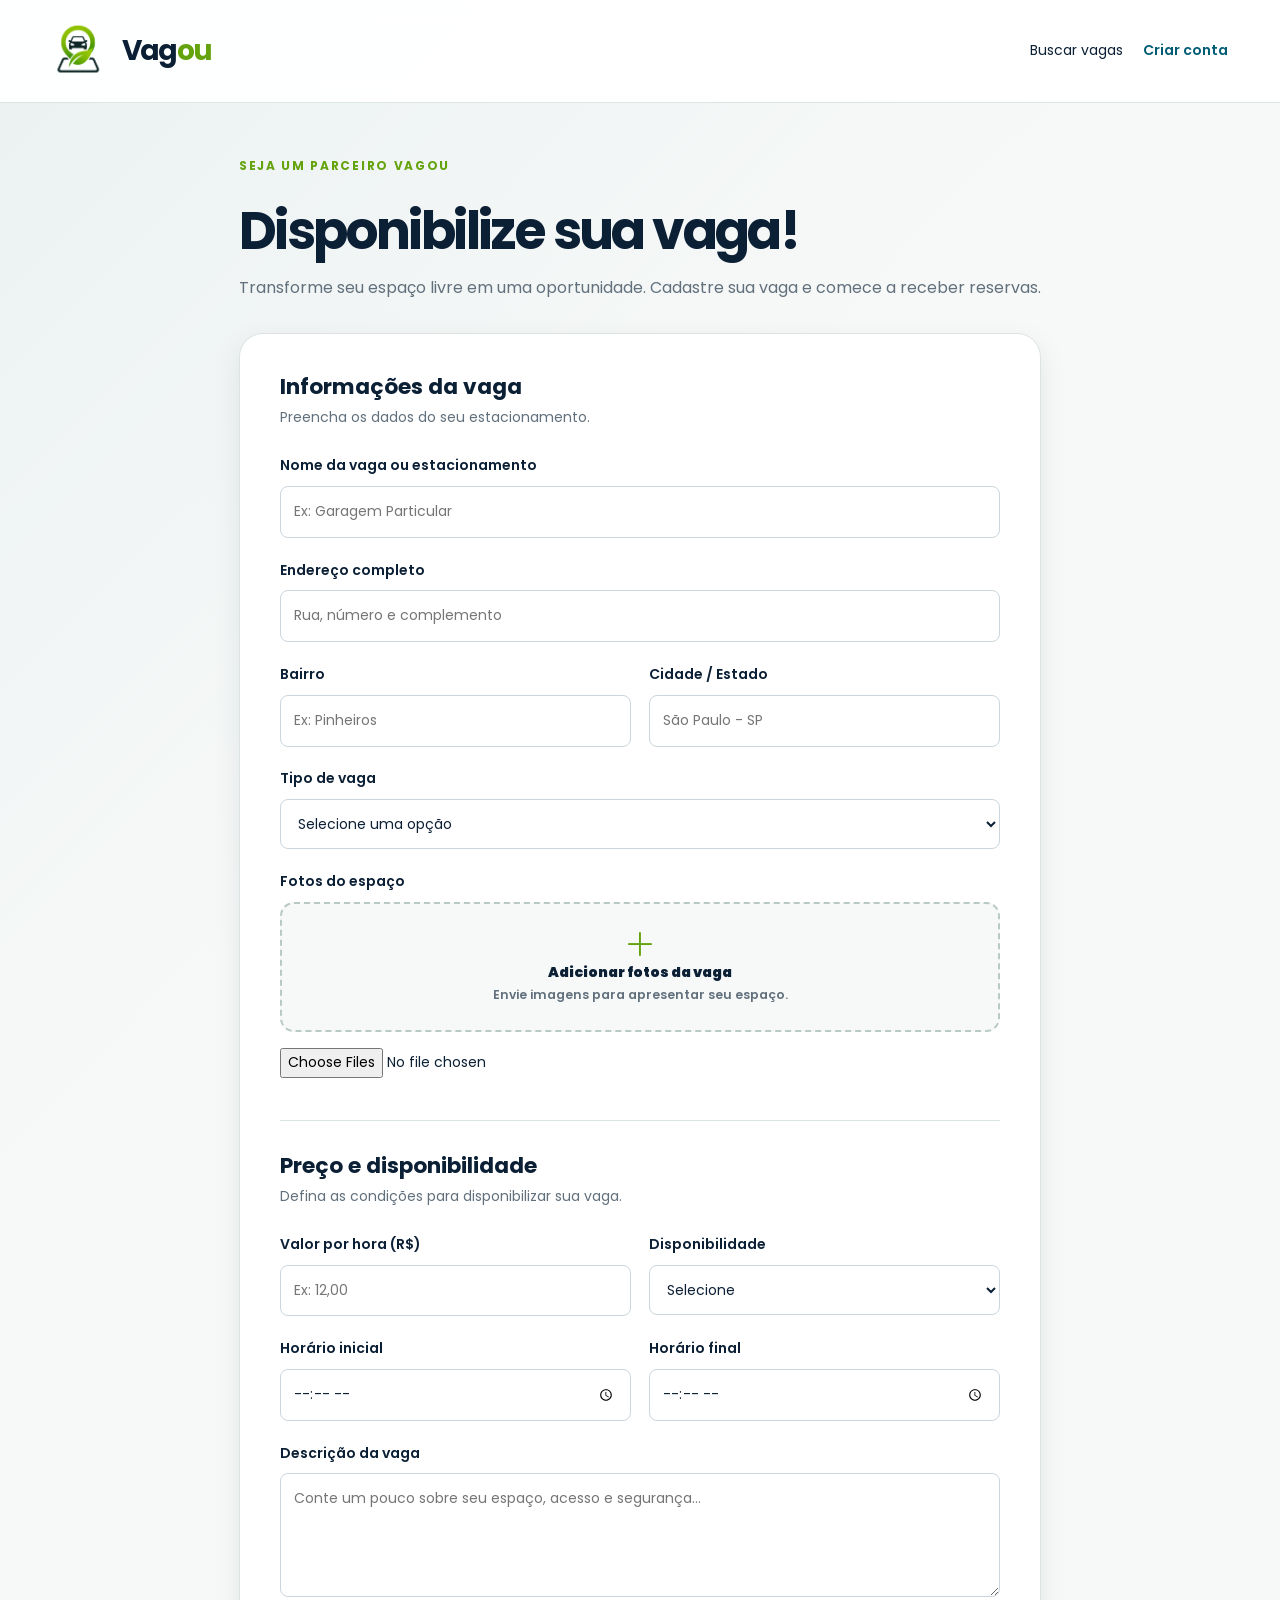
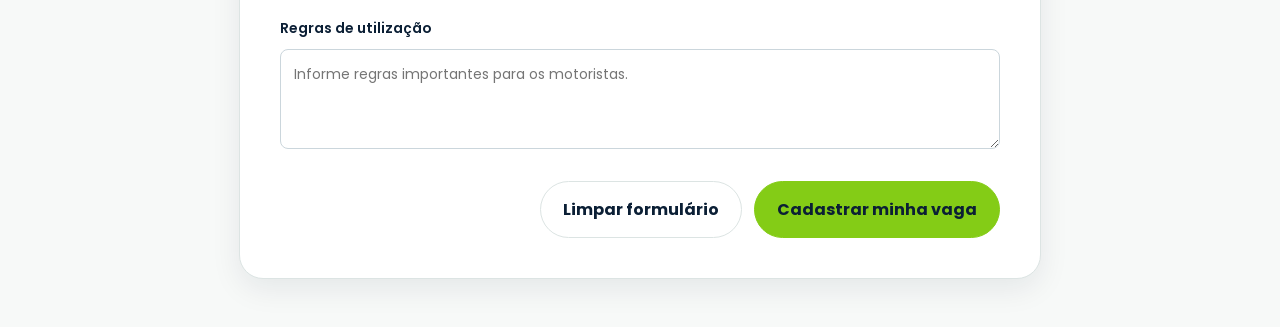
==== commit 59f7683c: "melhorias: Icones com bootstrap e readme adicionado" ====
--- a/cadastro-proprietario.html
+++ b/cadastro-proprietario.html
@@ -15,6 +15,7 @@
     <link rel="preconnect" href="https://fonts.gstatic.com" crossorigin>
     <link href="https://fonts.googleapis.com/css2?family=Poppins:wght@400;500;600;700&display=swap" rel="stylesheet">
     <link href="https://cdn.jsdelivr.net/npm/bootstrap@5.3.8/dist/css/bootstrap.min.css" rel="stylesheet">
+    <link href="https://cdn.jsdelivr.net/npm/bootstrap-icons@1.11.3/font/bootstrap-icons.min.css" rel="stylesheet">
     <link rel="stylesheet" href="css/style.css">
     <link rel="stylesheet" href="css/proprietario.css">
 </head>
@@ -95,7 +96,7 @@
             <div class="campo-grupo">
                 <label>Fotos do espaço</label>
                 <label for="fotos" class="upload-fotos">
-                    <span>＋</span>
+                    <span><i class="bi bi-plus-lg" aria-hidden="true"></i></span>
                     <strong>Adicionar fotos da vaga</strong>
                     <small>Envie imagens para apresentar seu espaço.</small>
                 </label>
--- a/css/style.css
+++ b/css/style.css
@@ -342,14 +342,11 @@
   text-transform: uppercase;
 }
 
-.hero-search-field label svg {
+.hero-search-field label i {
   width: 14px;
-  height: 14px;
-  fill: none;
-  stroke: var(--color-secondary);
-  stroke-linecap: round;
-  stroke-linejoin: round;
-  stroke-width: 1.7;
+  color: var(--color-secondary);
+  font-size: 0.875rem;
+  line-height: 1;
 }
 
 .hero-search-field input {
@@ -408,13 +405,10 @@
     transform 0.2s ease;
 }
 
-.hero-search-button svg {
+.hero-search-button i {
   width: 16px;
-  fill: none;
-  stroke: currentColor;
-  stroke-linecap: round;
-  stroke-linejoin: round;
-  stroke-width: 1.8;
+  font-size: 1rem;
+  line-height: 1;
 }
 
 .hero-search-button:hover {
@@ -583,13 +577,10 @@
   color: var(--color-accent-dark);
 }
 
-.audience-icon svg {
+.audience-icon i {
   width: 27px;
-  fill: none;
-  stroke: currentColor;
-  stroke-linecap: round;
-  stroke-linejoin: round;
-  stroke-width: 1.7;
+  font-size: 1.5rem;
+  line-height: 1;
 }
 
 .card-label {
@@ -667,17 +658,14 @@
   text-decoration: none;
 }
 
-.text-link svg {
+.text-link i {
   width: 18px;
-  fill: none;
-  stroke: var(--color-accent-dark);
-  stroke-linecap: round;
-  stroke-linejoin: round;
-  stroke-width: 2;
+  color: var(--color-accent-dark);
+  line-height: 1;
   transition: transform 0.2s ease;
 }
 
-.text-link:hover svg {
+.text-link:hover i {
   transform: translateX(4px);
 }
 
@@ -863,15 +851,12 @@
   transform: translateY(-4px);
 }
 
-.trust-card svg {
+.trust-card i {
   width: 22px;
-  height: 22px;
   margin-bottom: 1.25rem;
-  fill: none;
-  stroke: var(--color-secondary);
-  stroke-linecap: round;
-  stroke-linejoin: round;
-  stroke-width: 1.7;
+  color: var(--color-secondary);
+  font-size: 1.5rem;
+  line-height: 1;
 }
 
 .trust-card h3 {
